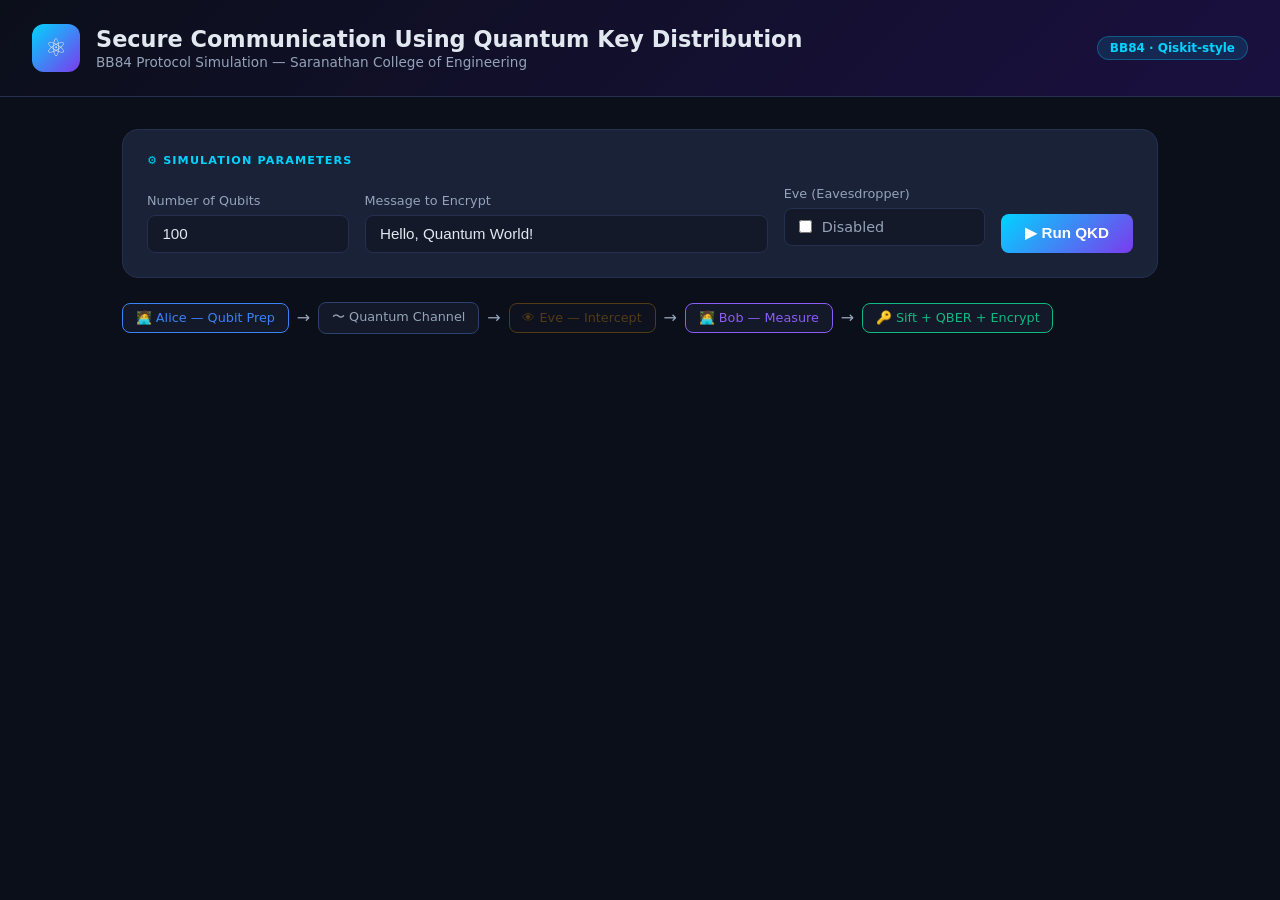
==== index.html @ b7c8930f "Add files via upload" ====
<!DOCTYPE html>
<html lang="en">
<head>
<meta charset="UTF-8">
<meta name="viewport" content="width=device-width, initial-scale=1.0">
<title>QKD Secure Communication — BB84 Protocol</title>
<style>
  /* ── Reset & Base ─────────────────────────────────────────── */
  *, *::before, *::after { box-sizing: border-box; margin: 0; padding: 0; }

  :root {
    --bg:       #0b0f1a;
    --surface:  #131929;
    --card:     #1a2238;
    --border:   #253050;
    --accent:   #00d4ff;
    --accent2:  #7c3aed;
    --green:    #10b981;
    --red:      #ef4444;
    --text:     #e2e8f0;
    --muted:    #94a3b8;
    --alice:    #3b82f6;
    --bob:      #8b5cf6;
    --eve:      #f59e0b;
  }

  body {
    font-family: 'Segoe UI', system-ui, sans-serif;
    background: var(--bg);
    color: var(--text);
    min-height: 100vh;
  }

  /* ── Header ────────────────────────────────────────────────── */
  header {
    background: linear-gradient(135deg, #0b0f1a 0%, #1a1040 100%);
    border-bottom: 1px solid var(--border);
    padding: 1.5rem 2rem;
    display: flex;
    align-items: center;
    gap: 1rem;
  }
  .logo {
    width: 48px; height: 48px;
    background: linear-gradient(135deg, var(--accent), var(--accent2));
    border-radius: 12px;
    display: flex; align-items: center; justify-content: center;
    font-size: 1.5rem;
  }
  header h1 { font-size: 1.4rem; font-weight: 700; }
  header p  { color: var(--muted); font-size: 0.85rem; margin-top: 2px; }
  .badge {
    margin-left: auto;
    background: rgba(0,212,255,.12);
    border: 1px solid rgba(0,212,255,.3);
    color: var(--accent);
    padding: .25rem .75rem;
    border-radius: 999px;
    font-size: .75rem;
    font-weight: 600;
  }

  /* ── Layout ────────────────────────────────────────────────── */
  .container { max-width: 1100px; margin: 0 auto; padding: 2rem; }

  /* ── Control Panel ─────────────────────────────────────────── */
  .panel {
    background: var(--card);
    border: 1px solid var(--border);
    border-radius: 16px;
    padding: 1.5rem;
    margin-bottom: 1.5rem;
  }
  .panel-title {
    font-size: .7rem;
    font-weight: 700;
    letter-spacing: .1em;
    text-transform: uppercase;
    color: var(--accent);
    margin-bottom: 1.2rem;
  }

  .controls {
    display: grid;
    grid-template-columns: 1fr 2fr 1fr auto;
    gap: 1rem;
    align-items: end;
  }
  @media(max-width:700px) { .controls { grid-template-columns: 1fr; } }

  label { display: block; font-size: .8rem; color: var(--muted); margin-bottom: .4rem; }

  input[type=number], input[type=text] {
    width: 100%;
    background: var(--surface);
    border: 1px solid var(--border);
    border-radius: 8px;
    padding: .6rem .9rem;
    color: var(--text);
    font-size: .95rem;
    outline: none;
    transition: border .2s;
  }
  input:focus { border-color: var(--accent); }

  .toggle-wrap {
    display: flex; align-items: center; gap: .6rem;
    background: var(--surface);
    border: 1px solid var(--border);
    border-radius: 8px;
    padding: .65rem .9rem;
    cursor: pointer;
    user-select: none;
  }
  .toggle-wrap input { width: auto; }
  .toggle-label { font-size: .9rem; }
  .eve-on  { color: var(--eve); }
  .eve-off { color: var(--muted); }

  .btn-run {
    background: linear-gradient(135deg, var(--accent), var(--accent2));
    border: none;
    border-radius: 8px;
    color: #fff;
    font-size: .95rem;
    font-weight: 700;
    padding: .65rem 1.5rem;
    cursor: pointer;
    white-space: nowrap;
    transition: opacity .2s, transform .1s;
  }
  .btn-run:hover:not(:disabled) { opacity: .9; transform: translateY(-1px); }
  .btn-run:disabled { opacity: .5; cursor: not-allowed; }

  /* ── Protocol flow ──────────────────────────────────────────── */
  .flow {
    display: flex;
    align-items: center;
    gap: .5rem;
    flex-wrap: wrap;
    margin-bottom: 1.5rem;
    font-size: .8rem;
  }
  .flow-step {
    background: var(--surface);
    border: 1px solid var(--border);
    border-radius: 8px;
    padding: .4rem .8rem;
    display: flex; align-items: center; gap: .4rem;
  }
  .flow-step.alice  { border-color: var(--alice); color: var(--alice); }
  .flow-step.channel{ border-color: #2d4070; color: var(--muted); }
  .flow-step.eve    { border-color: var(--eve); color: var(--eve); }
  .flow-step.bob    { border-color: var(--bob); color: var(--bob); }
  .flow-step.sift   { border-color: var(--green); color: var(--green); }
  .flow-arrow { color: var(--muted); font-size: 1rem; }

  /* ── Results Grid ───────────────────────────────────────────── */
  .results-grid {
    display: grid;
    grid-template-columns: repeat(auto-fit, minmax(220px, 1fr));
    gap: 1rem;
    margin-bottom: 1.5rem;
  }
  .stat-card {
    background: var(--card);
    border: 1px solid var(--border);
    border-radius: 12px;
    padding: 1.2rem 1.4rem;
  }
  .stat-label { font-size: .75rem; color: var(--muted); margin-bottom: .4rem; }
  .stat-value { font-size: 1.8rem; font-weight: 800; line-height: 1; }
  .stat-sub   { font-size: .75rem; color: var(--muted); margin-top: .3rem; }
  .green  { color: var(--green); }
  .red    { color: var(--red); }
  .accent { color: var(--accent); }
  .eve-c  { color: var(--eve); }

  /* ── Status banner ──────────────────────────────────────────── */
  .status-banner {
    border-radius: 10px;
    padding: .9rem 1.2rem;
    display: flex;
    align-items: center;
    gap: .8rem;
    font-weight: 600;
    font-size: .95rem;
    margin-bottom: 1.5rem;
  }
  .status-secure { background: rgba(16,185,129,.12); border: 1px solid rgba(16,185,129,.35); color: var(--green); }
  .status-abort  { background: rgba(239,68,68,.12);  border: 1px solid rgba(239,68,68,.35);  color: var(--red); }

  /* ── Key & Encryption ───────────────────────────────────────── */
  .mono {
    font-family: 'Consolas', 'Courier New', monospace;
    font-size: .8rem;
    background: var(--surface);
    border: 1px solid var(--border);
    border-radius: 6px;
    padding: .6rem .9rem;
    word-break: break-all;
    color: var(--accent);
    margin-top: .5rem;
  }

  /* ── Qubit table ────────────────────────────────────────────── */
  .table-wrap { overflow-x: auto; }
  table {
    width: 100%;
    border-collapse: collapse;
    font-size: .8rem;
  }
  th {
    background: var(--surface);
    color: var(--muted);
    font-weight: 600;
    font-size: .7rem;
    letter-spacing: .05em;
    text-transform: uppercase;
    padding: .5rem .8rem;
    text-align: center;
    border-bottom: 1px solid var(--border);
  }
  td {
    padding: .45rem .8rem;
    text-align: center;
    border-bottom: 1px solid rgba(37,48,80,.5);
  }
  .matched { background: rgba(16,185,129,.07); }
  .bit0 { color: var(--muted); }
  .bit1 { color: var(--accent); font-weight: 700; }
  .basis-plus { color: #60a5fa; }
  .basis-x    { color: #c084fc; }
  .match-yes  { color: var(--green); font-weight: 700; }
  .match-no   { color: var(--muted); }

  /* ── Loading ────────────────────────────────────────────────── */
  .loading {
    display: none;
    text-align: center;
    padding: 2rem;
    color: var(--muted);
  }
  .spinner {
    width: 36px; height: 36px;
    border: 3px solid var(--border);
    border-top-color: var(--accent);
    border-radius: 50%;
    animation: spin .8s linear infinite;
    margin: 0 auto 1rem;
  }
  @keyframes spin { to { transform: rotate(360deg); } }
  #results { display: none; }
</style>
</head>
<body>

<header>
  <div class="logo">⚛</div>
  <div>
    <h1>Secure Communication Using Quantum Key Distribution</h1>
    <p>BB84 Protocol Simulation — Saranathan College of Engineering</p>
  </div>
  <span class="badge">BB84 · Qiskit-style</span>
</header>

<div class="container">

  <!-- ── Control Panel ── -->
  <div class="panel">
    <div class="panel-title">⚙ Simulation Parameters</div>
    <div class="controls">
      <div>
        <label>Number of Qubits</label>
        <input type="number" id="numQubits" value="100" min="10" max="1000">
      </div>
      <div>
        <label>Message to Encrypt</label>
        <input type="text" id="message" value="Hello, Quantum World!">
      </div>
      <div>
        <label>Eve (Eavesdropper)</label>
        <label class="toggle-wrap">
          <input type="checkbox" id="eveEnabled">
          <span class="toggle-label eve-off" id="eveLabel">Disabled</span>
        </label>
      </div>
      <div>
        <label>&nbsp;</label>
        <button class="btn-run" id="runBtn" onclick="runQKD()">▶ Run QKD</button>
      </div>
    </div>
  </div>

  <!-- ── Protocol Flow ── -->
  <div class="flow">
    <div class="flow-step alice">🧑‍💻 Alice — Qubit Prep</div>
    <span class="flow-arrow">→</span>
    <div class="flow-step channel">〜 Quantum Channel</div>
    <span class="flow-arrow">→</span>
    <div class="flow-step eve" id="eveStep" style="opacity:.3;">👁 Eve — Intercept</div>
    <span class="flow-arrow">→</span>
    <div class="flow-step bob">🧑‍💻 Bob — Measure</div>
    <span class="flow-arrow">→</span>
    <div class="flow-step sift">🔑 Sift + QBER + Encrypt</div>
  </div>

  <!-- ── Loading ── -->
  <div class="loading" id="loading">
    <div class="spinner"></div>
    <p>Simulating quantum channel…</p>
  </div>

  <!-- ── Results ── -->
  <div id="results">

    <!-- Status Banner -->
    <div class="status-banner" id="statusBanner"></div>

    <!-- Stats Row -->
    <div class="results-grid">
      <div class="stat-card">
        <div class="stat-label">Qubits Transmitted</div>
        <div class="stat-value accent" id="statQubits">—</div>
      </div>
      <div class="stat-card">
        <div class="stat-label">Sifted Key Length</div>
        <div class="stat-value accent" id="statSift">—</div>
        <div class="stat-sub">bits after basis matching</div>
      </div>
      <div class="stat-card">
        <div class="stat-label">QBER</div>
        <div class="stat-value" id="statQBER">—</div>
        <div class="stat-sub">threshold: &lt; 11%</div>
      </div>
      <div class="stat-card">
        <div class="stat-label">Bit Errors</div>
        <div class="stat-value" id="statErrors">—</div>
        <div class="stat-sub" id="statErrorSub"></div>
      </div>
    </div>

    <!-- Key & Encryption -->
    <div class="panel" id="encPanel">
      <div class="panel-title">🔐 Key & Encrypted Message</div>
      <label>Shared Quantum Key (hex, SHA-256 derived from sifted bits)</label>
      <div class="mono" id="keyHex">—</div>
      <br>
      <label>Encrypted Ciphertext (XOR)</label>
      <div class="mono" id="encrypted">—</div>
      <br>
      <label>Decrypted Plaintext (Bob's side)</label>
      <div class="mono" style="color: var(--green);" id="decrypted">—</div>
    </div>

    <!-- Qubit Table -->
    <div class="panel">
      <div class="panel-title">📊 Qubit-by-Qubit Breakdown (first 20)</div>
      <div class="table-wrap">
        <table id="qubitTable">
          <thead>
            <tr>
              <th>#</th>
              <th>Alice Bit</th>
              <th>Alice Basis</th>
              <th>State</th>
              <th id="eveColHdr" style="display:none">Eve Basis</th>
              <th>Bob Basis</th>
              <th>Bob Bit</th>
              <th>Bases Match?</th>
              <th>Sifted</th>
            </tr>
          </thead>
          <tbody id="qubitBody"></tbody>
        </table>
      </div>
    </div>

  </div><!-- /results -->

</div><!-- /container -->

<script>
  const eveCheckbox = document.getElementById('eveEnabled');
  const eveLabel    = document.getElementById('eveLabel');
  const eveStep     = document.getElementById('eveStep');

  eveCheckbox.addEventListener('change', () => {
    if (eveCheckbox.checked) {
      eveLabel.textContent = 'Enabled';
      eveLabel.className   = 'toggle-label eve-on';
      eveStep.style.opacity = '1';
    } else {
      eveLabel.textContent = 'Disabled';
      eveLabel.className   = 'toggle-label eve-off';
      eveStep.style.opacity = '.3';
    }
  });

  async function runQKD() {
    const btn       = document.getElementById('runBtn');
    const loading   = document.getElementById('loading');
    const results   = document.getElementById('results');
    const eveEnabled = eveCheckbox.checked;

    btn.disabled = true;
    loading.style.display = 'block';
    results.style.display = 'none';

    try {
      const resp = await fetch('/api/run_qkd', {
        method: 'POST',
        headers: {'Content-Type': 'application/json'},
        body: JSON.stringify({
          num_qubits:  parseInt(document.getElementById('numQubits').value),
          message:     document.getElementById('message').value,
          eve_enabled: eveEnabled
        })
      });
      const d = await resp.json();
      if (d.error) { alert(d.error); return; }
      renderResults(d, eveEnabled);
    } catch(e) {
      alert('Request failed: ' + e);
    } finally {
      btn.disabled = false;
      loading.style.display = 'none';
    }
  }

  function renderResults(d, eveEnabled) {
    const results = document.getElementById('results');
    results.style.display = 'block';

    // Status banner
    const banner = document.getElementById('statusBanner');
    banner.className = 'status-banner ' + (d.secure ? 'status-secure' : 'status-abort');
    banner.innerHTML = (d.secure ? '✅' : '🚨') + ' ' + d.status;

    // Stats
    document.getElementById('statQubits').textContent = d.num_qubits;
    document.getElementById('statSift').textContent   = d.sift_count;
    const qberEl = document.getElementById('statQBER');
    qberEl.textContent  = d.qber_pct;
    qberEl.className    = 'stat-value ' + (d.secure ? 'green' : 'red');
    const errEl = document.getElementById('statErrors');
    errEl.textContent   = d.errors;
    errEl.className     = 'stat-value ' + (d.errors > 0 ? 'red' : 'green');
    document.getElementById('statErrorSub').textContent = `out of ${d.total} sifted bits`;

    // Key & encryption
    const encPanel = document.getElementById('encPanel');
    if (d.secure) {
      encPanel.style.display = 'block';
      document.getElementById('keyHex').textContent   = d.key_hex || '—';
      document.getElementById('encrypted').textContent = d.encrypted || '—';
      document.getElementById('decrypted').textContent = d.decrypted || '—';
    } else {
      encPanel.style.display = 'none';
    }

    // Eve column
    const eveColHdr = document.getElementById('eveColHdr');
    eveColHdr.style.display = eveEnabled ? '' : 'none';

    // Qubit table
    const tbody = document.getElementById('qubitBody');
    tbody.innerHTML = '';
    const n = d.alice_bits_preview.length;
    for (let i = 0; i < n; i++) {
      const aBit   = d.alice_bits_preview[i];
      const aBasis = d.alice_bases_preview[i];
      const aState = d.alice_states_preview[i];
      const bBasis = d.bob_bases_preview[i];
      const bBit   = d.bob_bits_preview[i];
      const match  = aBasis === bBasis;
      const eve    = d.eve_bases_preview[i] || '—';

      const tr = document.createElement('tr');
      if (match) tr.className = 'matched';
      tr.innerHTML = `
        <td>${i+1}</td>
        <td class="${aBit?'bit1':'bit0'}">${aBit}</td>
        <td class="${aBasis==='+'?'basis-plus':'basis-x'}">${aBasis}</td>
        <td>${aState}</td>
        ${eveEnabled ? `<td class="eve-c">${eve}</td>` : ''}
        <td class="${bBasis==='+'?'basis-plus':'basis-x'}">${bBasis}</td>
        <td class="${bBit?'bit1':'bit0'}">${bBit}</td>
        <td class="${match?'match-yes':'match-no'}">${match?'✓ Yes':'✗ No'}</td>
        <td>${match ? `<span class="${aBit===bBit?'green':'red'}">${aBit===bBit?'OK':'ERR'}</span>` : '—'}</td>
      `;
      tbody.appendChild(tr);
    }
  }
</script>
</body>
</html>
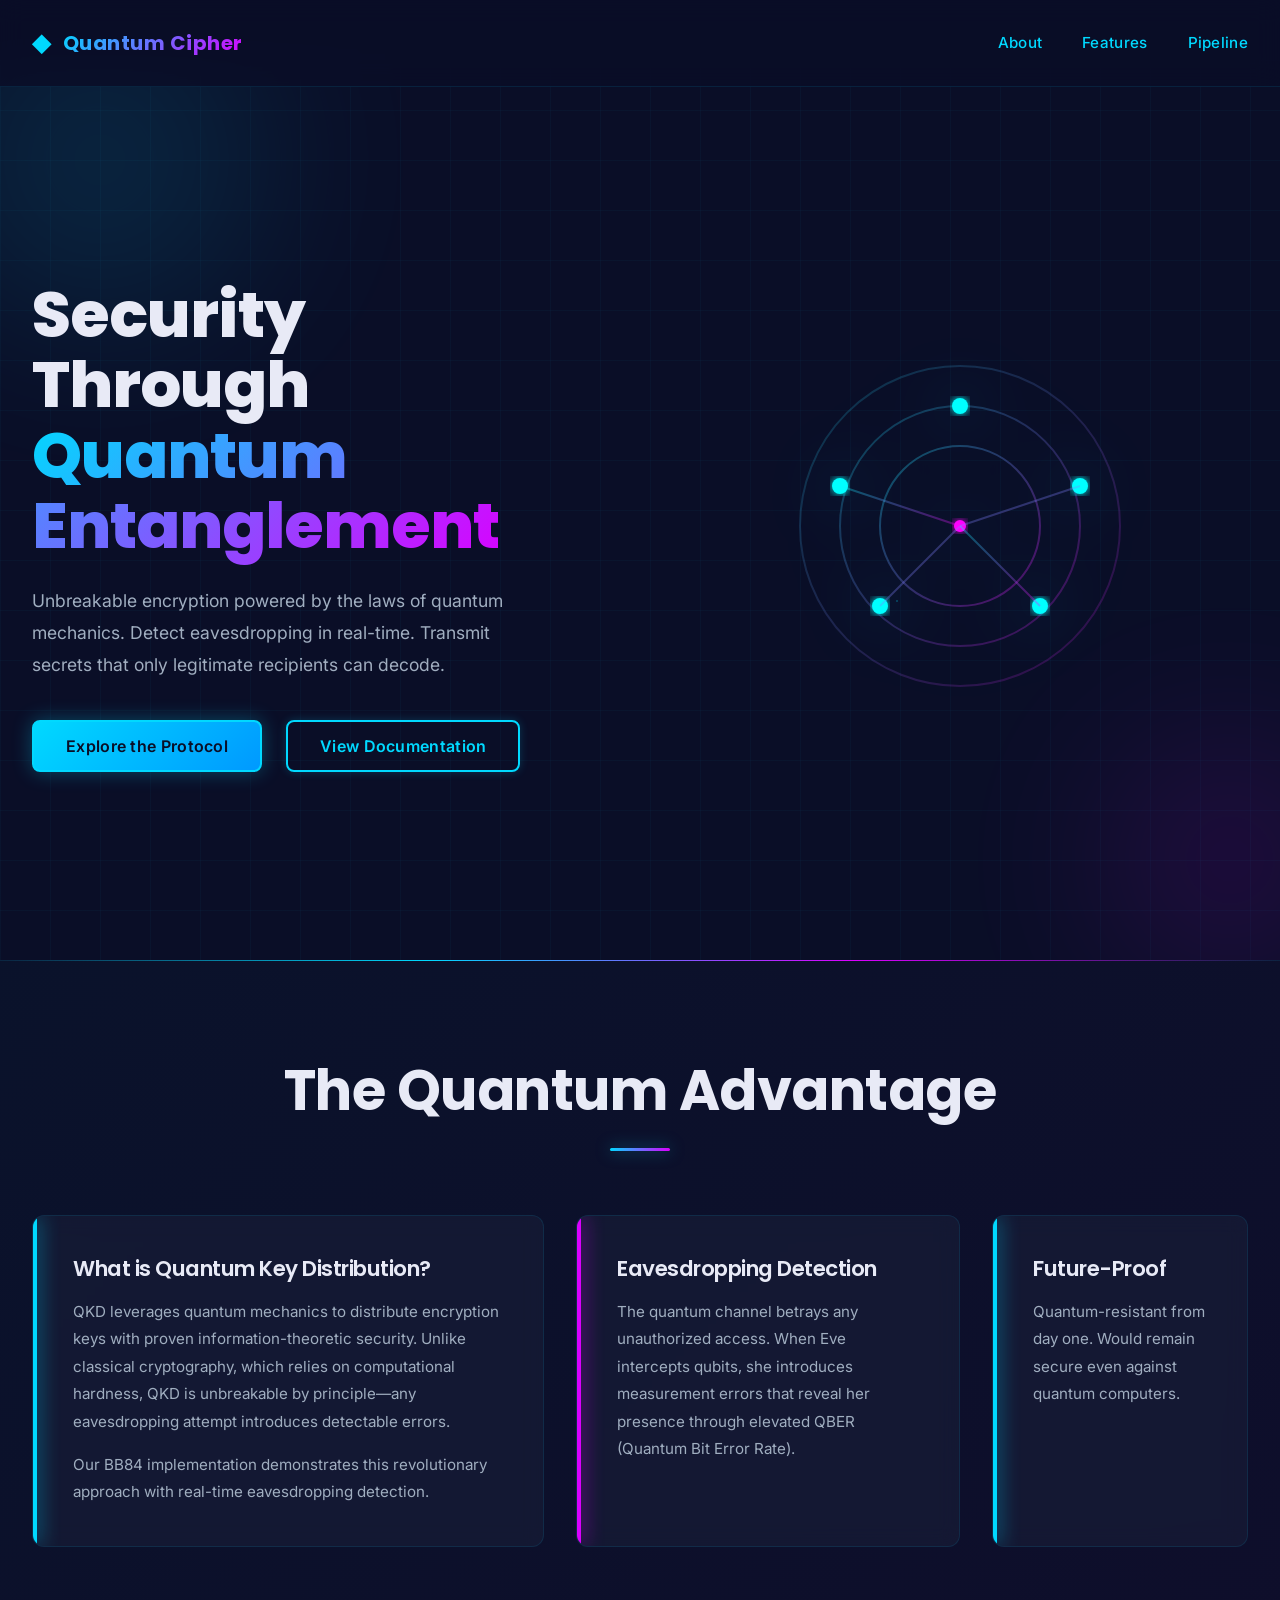
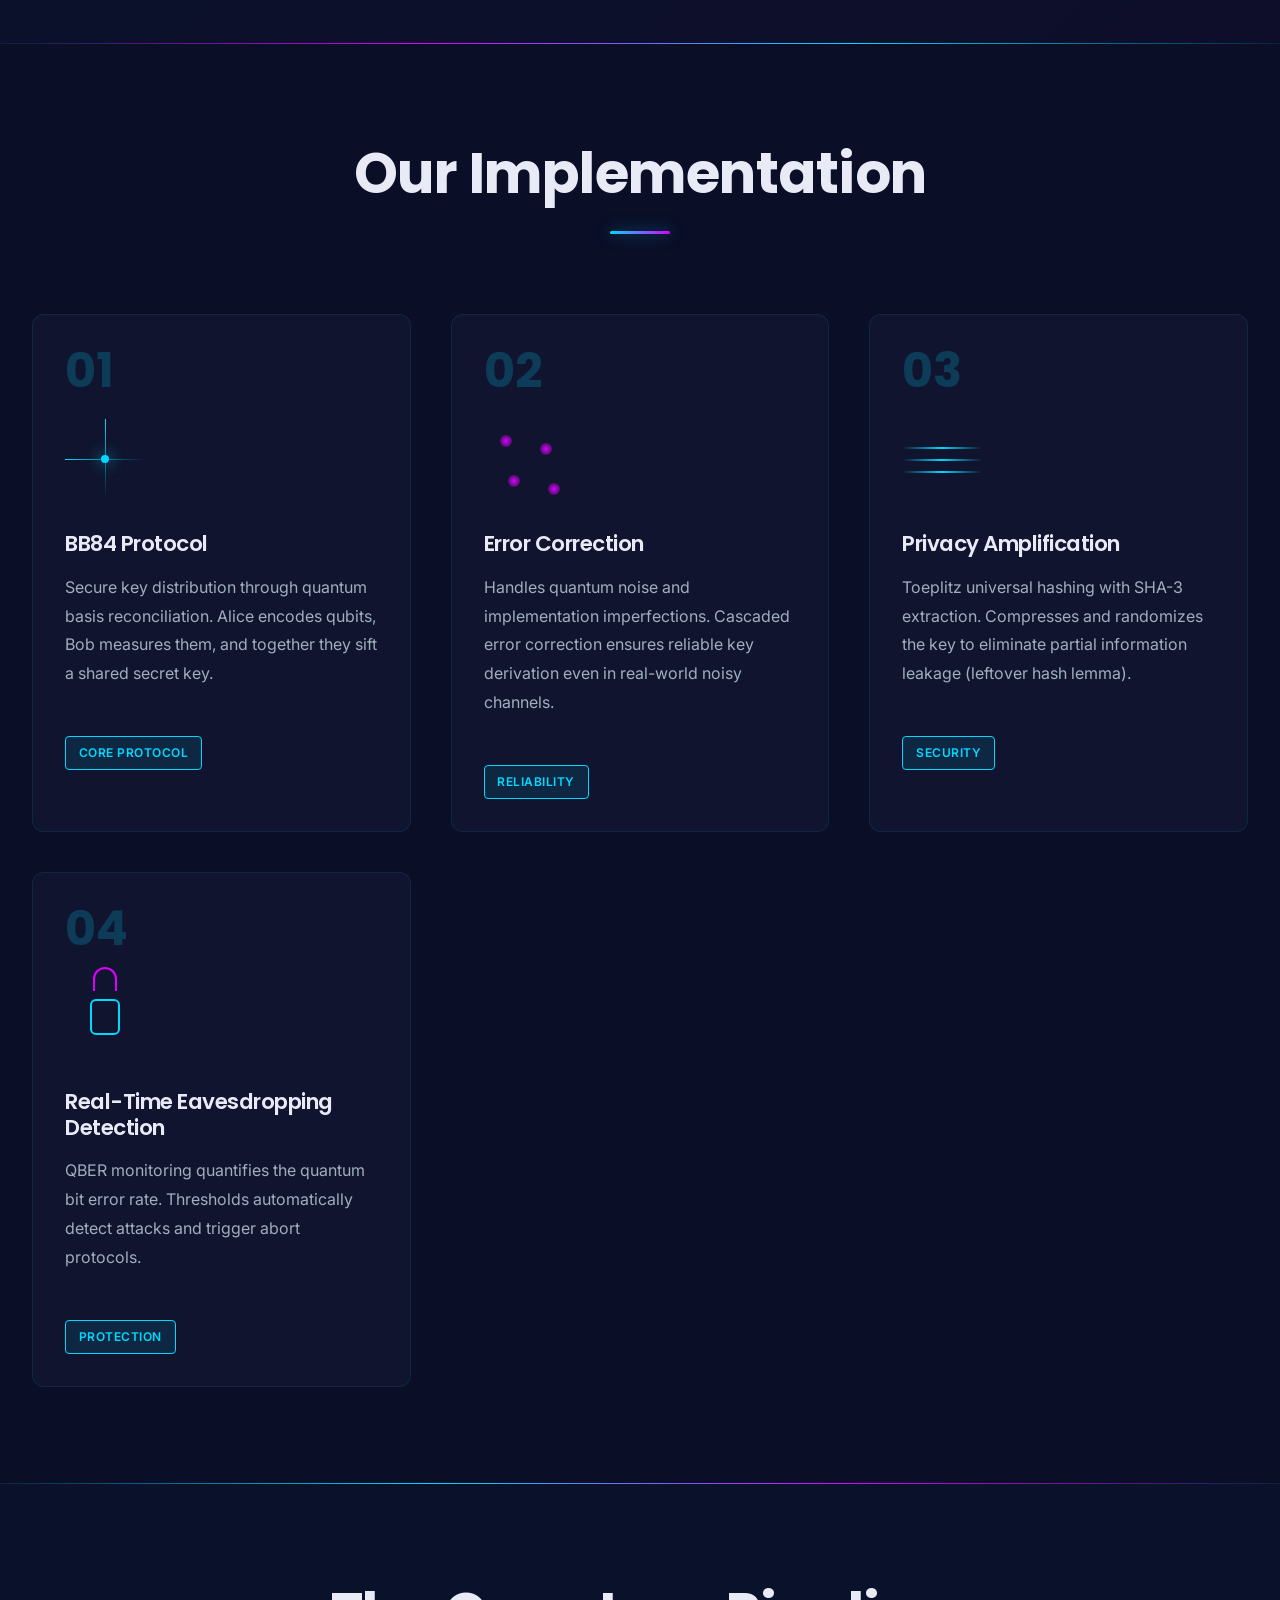
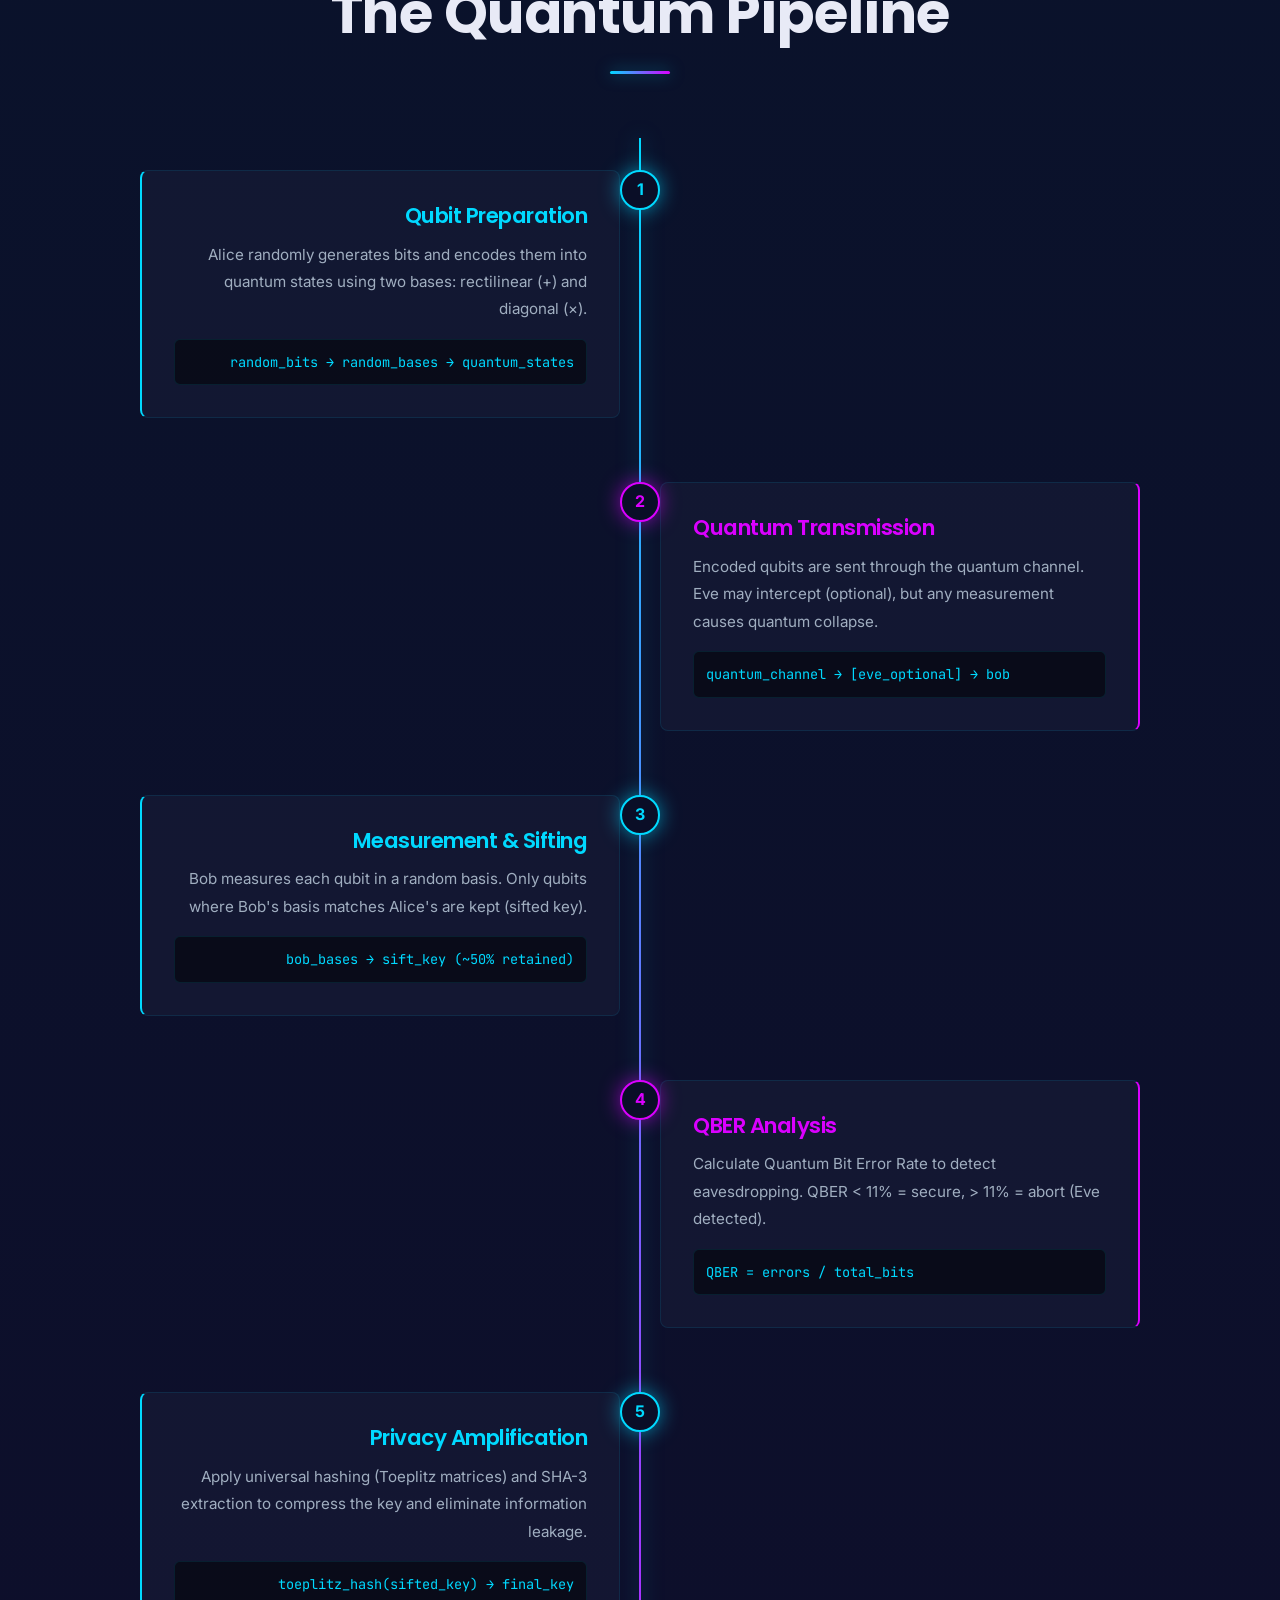
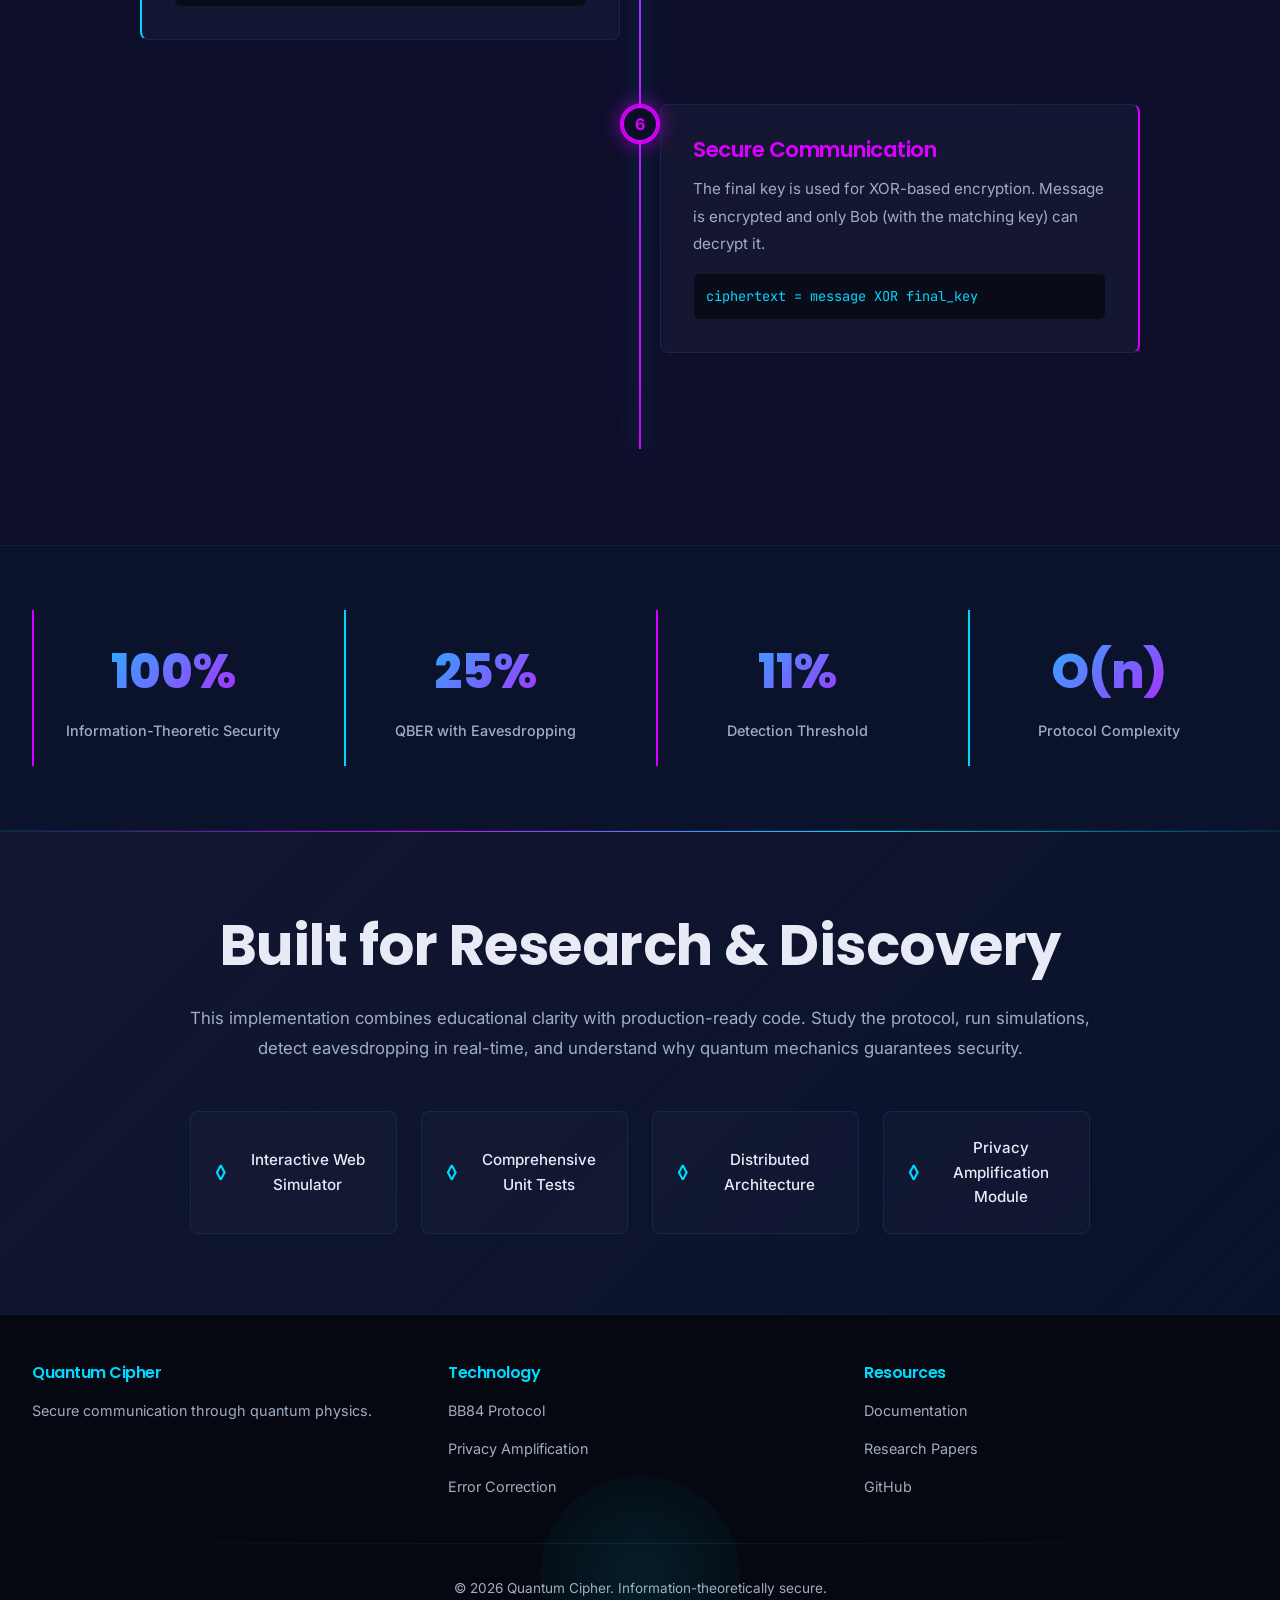
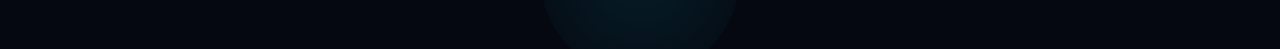
==== commit 7c465b2f: "Your commit message here" ====
--- a/index.html
+++ b/index.html
@@ -1,497 +1,362 @@
 <!DOCTYPE html>
 <html lang="en">
 <head>
-<meta charset="UTF-8">
-<meta name="viewport" content="width=device-width, initial-scale=1.0">
-<title>QKD Secure Communication — BB84 Protocol</title>
-<style>
-  /* ── Reset & Base ─────────────────────────────────────────── */
-  *, *::before, *::after { box-sizing: border-box; margin: 0; padding: 0; }
-
-  :root {
-    --bg:       #0b0f1a;
-    --surface:  #131929;
-    --card:     #1a2238;
-    --border:   #253050;
-    --accent:   #00d4ff;
-    --accent2:  #7c3aed;
-    --green:    #10b981;
-    --red:      #ef4444;
-    --text:     #e2e8f0;
-    --muted:    #94a3b8;
-    --alice:    #3b82f6;
-    --bob:      #8b5cf6;
-    --eve:      #f59e0b;
-  }
-
-  body {
-    font-family: 'Segoe UI', system-ui, sans-serif;
-    background: var(--bg);
-    color: var(--text);
-    min-height: 100vh;
-  }
-
-  /* ── Header ────────────────────────────────────────────────── */
-  header {
-    background: linear-gradient(135deg, #0b0f1a 0%, #1a1040 100%);
-    border-bottom: 1px solid var(--border);
-    padding: 1.5rem 2rem;
-    display: flex;
-    align-items: center;
-    gap: 1rem;
-  }
-  .logo {
-    width: 48px; height: 48px;
-    background: linear-gradient(135deg, var(--accent), var(--accent2));
-    border-radius: 12px;
-    display: flex; align-items: center; justify-content: center;
-    font-size: 1.5rem;
-  }
-  header h1 { font-size: 1.4rem; font-weight: 700; }
-  header p  { color: var(--muted); font-size: 0.85rem; margin-top: 2px; }
-  .badge {
-    margin-left: auto;
-    background: rgba(0,212,255,.12);
-    border: 1px solid rgba(0,212,255,.3);
-    color: var(--accent);
-    padding: .25rem .75rem;
-    border-radius: 999px;
-    font-size: .75rem;
-    font-weight: 600;
-  }
-
-  /* ── Layout ────────────────────────────────────────────────── */
-  .container { max-width: 1100px; margin: 0 auto; padding: 2rem; }
-
-  /* ── Control Panel ─────────────────────────────────────────── */
-  .panel {
-    background: var(--card);
-    border: 1px solid var(--border);
-    border-radius: 16px;
-    padding: 1.5rem;
-    margin-bottom: 1.5rem;
-  }
-  .panel-title {
-    font-size: .7rem;
-    font-weight: 700;
-    letter-spacing: .1em;
-    text-transform: uppercase;
-    color: var(--accent);
-    margin-bottom: 1.2rem;
-  }
-
-  .controls {
-    display: grid;
-    grid-template-columns: 1fr 2fr 1fr auto;
-    gap: 1rem;
-    align-items: end;
-  }
-  @media(max-width:700px) { .controls { grid-template-columns: 1fr; } }
-
-  label { display: block; font-size: .8rem; color: var(--muted); margin-bottom: .4rem; }
-
-  input[type=number], input[type=text] {
-    width: 100%;
-    background: var(--surface);
-    border: 1px solid var(--border);
-    border-radius: 8px;
-    padding: .6rem .9rem;
-    color: var(--text);
-    font-size: .95rem;
-    outline: none;
-    transition: border .2s;
-  }
-  input:focus { border-color: var(--accent); }
-
-  .toggle-wrap {
-    display: flex; align-items: center; gap: .6rem;
-    background: var(--surface);
-    border: 1px solid var(--border);
-    border-radius: 8px;
-    padding: .65rem .9rem;
-    cursor: pointer;
-    user-select: none;
-  }
-  .toggle-wrap input { width: auto; }
-  .toggle-label { font-size: .9rem; }
-  .eve-on  { color: var(--eve); }
-  .eve-off { color: var(--muted); }
-
-  .btn-run {
-    background: linear-gradient(135deg, var(--accent), var(--accent2));
-    border: none;
-    border-radius: 8px;
-    color: #fff;
-    font-size: .95rem;
-    font-weight: 700;
-    padding: .65rem 1.5rem;
-    cursor: pointer;
-    white-space: nowrap;
-    transition: opacity .2s, transform .1s;
-  }
-  .btn-run:hover:not(:disabled) { opacity: .9; transform: translateY(-1px); }
-  .btn-run:disabled { opacity: .5; cursor: not-allowed; }
-
-  /* ── Protocol flow ──────────────────────────────────────────── */
-  .flow {
-    display: flex;
-    align-items: center;
-    gap: .5rem;
-    flex-wrap: wrap;
-    margin-bottom: 1.5rem;
-    font-size: .8rem;
-  }
-  .flow-step {
-    background: var(--surface);
-    border: 1px solid var(--border);
-    border-radius: 8px;
-    padding: .4rem .8rem;
-    display: flex; align-items: center; gap: .4rem;
-  }
-  .flow-step.alice  { border-color: var(--alice); color: var(--alice); }
-  .flow-step.channel{ border-color: #2d4070; color: var(--muted); }
-  .flow-step.eve    { border-color: var(--eve); color: var(--eve); }
-  .flow-step.bob    { border-color: var(--bob); color: var(--bob); }
-  .flow-step.sift   { border-color: var(--green); color: var(--green); }
-  .flow-arrow { color: var(--muted); font-size: 1rem; }
-
-  /* ── Results Grid ───────────────────────────────────────────── */
-  .results-grid {
-    display: grid;
-    grid-template-columns: repeat(auto-fit, minmax(220px, 1fr));
-    gap: 1rem;
-    margin-bottom: 1.5rem;
-  }
-  .stat-card {
-    background: var(--card);
-    border: 1px solid var(--border);
-    border-radius: 12px;
-    padding: 1.2rem 1.4rem;
-  }
-  .stat-label { font-size: .75rem; color: var(--muted); margin-bottom: .4rem; }
-  .stat-value { font-size: 1.8rem; font-weight: 800; line-height: 1; }
-  .stat-sub   { font-size: .75rem; color: var(--muted); margin-top: .3rem; }
-  .green  { color: var(--green); }
-  .red    { color: var(--red); }
-  .accent { color: var(--accent); }
-  .eve-c  { color: var(--eve); }
-
-  /* ── Status banner ──────────────────────────────────────────── */
-  .status-banner {
-    border-radius: 10px;
-    padding: .9rem 1.2rem;
-    display: flex;
-    align-items: center;
-    gap: .8rem;
-    font-weight: 600;
-    font-size: .95rem;
-    margin-bottom: 1.5rem;
-  }
-  .status-secure { background: rgba(16,185,129,.12); border: 1px solid rgba(16,185,129,.35); color: var(--green); }
-  .status-abort  { background: rgba(239,68,68,.12);  border: 1px solid rgba(239,68,68,.35);  color: var(--red); }
-
-  /* ── Key & Encryption ───────────────────────────────────────── */
-  .mono {
-    font-family: 'Consolas', 'Courier New', monospace;
-    font-size: .8rem;
-    background: var(--surface);
-    border: 1px solid var(--border);
-    border-radius: 6px;
-    padding: .6rem .9rem;
-    word-break: break-all;
-    color: var(--accent);
-    margin-top: .5rem;
-  }
-
-  /* ── Qubit table ────────────────────────────────────────────── */
-  .table-wrap { overflow-x: auto; }
-  table {
-    width: 100%;
-    border-collapse: collapse;
-    font-size: .8rem;
-  }
-  th {
-    background: var(--surface);
-    color: var(--muted);
-    font-weight: 600;
-    font-size: .7rem;
-    letter-spacing: .05em;
-    text-transform: uppercase;
-    padding: .5rem .8rem;
-    text-align: center;
-    border-bottom: 1px solid var(--border);
-  }
-  td {
-    padding: .45rem .8rem;
-    text-align: center;
-    border-bottom: 1px solid rgba(37,48,80,.5);
-  }
-  .matched { background: rgba(16,185,129,.07); }
-  .bit0 { color: var(--muted); }
-  .bit1 { color: var(--accent); font-weight: 700; }
-  .basis-plus { color: #60a5fa; }
-  .basis-x    { color: #c084fc; }
-  .match-yes  { color: var(--green); font-weight: 700; }
-  .match-no   { color: var(--muted); }
-
-  /* ── Loading ────────────────────────────────────────────────── */
-  .loading {
-    display: none;
-    text-align: center;
-    padding: 2rem;
-    color: var(--muted);
-  }
-  .spinner {
-    width: 36px; height: 36px;
-    border: 3px solid var(--border);
-    border-top-color: var(--accent);
-    border-radius: 50%;
-    animation: spin .8s linear infinite;
-    margin: 0 auto 1rem;
-  }
-  @keyframes spin { to { transform: rotate(360deg); } }
-  #results { display: none; }
-</style>
+    <meta charset="UTF-8">
+    <meta name="viewport" content="width=device-width, initial-scale=1.0">
+    <title>Quantum Cipher - Secure Communication Through Quantum Physics</title>
+    <link href="https://fonts.googleapis.com/css2?family=Inter:wght@300;400;500;600;700&family=JetBrains+Mono:wght@400;600&family=Poppins:wght@600;700;800&display=swap" rel="stylesheet">
+    <link rel="stylesheet" href="styles.css">
 </head>
 <body>
-
-<header>
-  <div class="logo">⚛</div>
-  <div>
-    <h1>Secure Communication Using Quantum Key Distribution</h1>
-    <p>BB84 Protocol Simulation — Saranathan College of Engineering</p>
-  </div>
-  <span class="badge">BB84 · Qiskit-style</span>
-</header>
-
-<div class="container">
-
-  <!-- ── Control Panel ── -->
-  <div class="panel">
-    <div class="panel-title">⚙ Simulation Parameters</div>
-    <div class="controls">
-      <div>
-        <label>Number of Qubits</label>
-        <input type="number" id="numQubits" value="100" min="10" max="1000">
-      </div>
-      <div>
-        <label>Message to Encrypt</label>
-        <input type="text" id="message" value="Hello, Quantum World!">
-      </div>
-      <div>
-        <label>Eve (Eavesdropper)</label>
-        <label class="toggle-wrap">
-          <input type="checkbox" id="eveEnabled">
-          <span class="toggle-label eve-off" id="eveLabel">Disabled</span>
-        </label>
-      </div>
-      <div>
-        <label>&nbsp;</label>
-        <button class="btn-run" id="runBtn" onclick="runQKD()">▶ Run QKD</button>
-      </div>
-    </div>
-  </div>
-
-  <!-- ── Protocol Flow ── -->
-  <div class="flow">
-    <div class="flow-step alice">🧑‍💻 Alice — Qubit Prep</div>
-    <span class="flow-arrow">→</span>
-    <div class="flow-step channel">〜 Quantum Channel</div>
-    <span class="flow-arrow">→</span>
-    <div class="flow-step eve" id="eveStep" style="opacity:.3;">👁 Eve — Intercept</div>
-    <span class="flow-arrow">→</span>
-    <div class="flow-step bob">🧑‍💻 Bob — Measure</div>
-    <span class="flow-arrow">→</span>
-    <div class="flow-step sift">🔑 Sift + QBER + Encrypt</div>
-  </div>
-
-  <!-- ── Loading ── -->
-  <div class="loading" id="loading">
-    <div class="spinner"></div>
-    <p>Simulating quantum channel…</p>
-  </div>
-
-  <!-- ── Results ── -->
-  <div id="results">
-
-    <!-- Status Banner -->
-    <div class="status-banner" id="statusBanner"></div>
-
-    <!-- Stats Row -->
-    <div class="results-grid">
-      <div class="stat-card">
-        <div class="stat-label">Qubits Transmitted</div>
-        <div class="stat-value accent" id="statQubits">—</div>
-      </div>
-      <div class="stat-card">
-        <div class="stat-label">Sifted Key Length</div>
-        <div class="stat-value accent" id="statSift">—</div>
-        <div class="stat-sub">bits after basis matching</div>
-      </div>
-      <div class="stat-card">
-        <div class="stat-label">QBER</div>
-        <div class="stat-value" id="statQBER">—</div>
-        <div class="stat-sub">threshold: &lt; 11%</div>
-      </div>
-      <div class="stat-card">
-        <div class="stat-label">Bit Errors</div>
-        <div class="stat-value" id="statErrors">—</div>
-        <div class="stat-sub" id="statErrorSub"></div>
-      </div>
-    </div>
-
-    <!-- Key & Encryption -->
-    <div class="panel" id="encPanel">
-      <div class="panel-title">🔐 Key & Encrypted Message</div>
-      <label>Shared Quantum Key (hex, SHA-256 derived from sifted bits)</label>
-      <div class="mono" id="keyHex">—</div>
-      <br>
-      <label>Encrypted Ciphertext (XOR)</label>
-      <div class="mono" id="encrypted">—</div>
-      <br>
-      <label>Decrypted Plaintext (Bob's side)</label>
-      <div class="mono" style="color: var(--green);" id="decrypted">—</div>
-    </div>
-
-    <!-- Qubit Table -->
-    <div class="panel">
-      <div class="panel-title">📊 Qubit-by-Qubit Breakdown (first 20)</div>
-      <div class="table-wrap">
-        <table id="qubitTable">
-          <thead>
-            <tr>
-              <th>#</th>
-              <th>Alice Bit</th>
-              <th>Alice Basis</th>
-              <th>State</th>
-              <th id="eveColHdr" style="display:none">Eve Basis</th>
-              <th>Bob Basis</th>
-              <th>Bob Bit</th>
-              <th>Bases Match?</th>
-              <th>Sifted</th>
-            </tr>
-          </thead>
-          <tbody id="qubitBody"></tbody>
-        </table>
-      </div>
-    </div>
-
-  </div><!-- /results -->
-
-</div><!-- /container -->
-
-<script>
-  const eveCheckbox = document.getElementById('eveEnabled');
-  const eveLabel    = document.getElementById('eveLabel');
-  const eveStep     = document.getElementById('eveStep');
-
-  eveCheckbox.addEventListener('change', () => {
-    if (eveCheckbox.checked) {
-      eveLabel.textContent = 'Enabled';
-      eveLabel.className   = 'toggle-label eve-on';
-      eveStep.style.opacity = '1';
-    } else {
-      eveLabel.textContent = 'Disabled';
-      eveLabel.className   = 'toggle-label eve-off';
-      eveStep.style.opacity = '.3';
-    }
-  });
-
-  async function runQKD() {
-    const btn       = document.getElementById('runBtn');
-    const loading   = document.getElementById('loading');
-    const results   = document.getElementById('results');
-    const eveEnabled = eveCheckbox.checked;
-
-    btn.disabled = true;
-    loading.style.display = 'block';
-    results.style.display = 'none';
-
-    try {
-      const resp = await fetch('/api/run_qkd', {
-        method: 'POST',
-        headers: {'Content-Type': 'application/json'},
-        body: JSON.stringify({
-          num_qubits:  parseInt(document.getElementById('numQubits').value),
-          message:     document.getElementById('message').value,
-          eve_enabled: eveEnabled
-        })
-      });
-      const d = await resp.json();
-      if (d.error) { alert(d.error); return; }
-      renderResults(d, eveEnabled);
-    } catch(e) {
-      alert('Request failed: ' + e);
-    } finally {
-      btn.disabled = false;
-      loading.style.display = 'none';
-    }
-  }
-
-  function renderResults(d, eveEnabled) {
-    const results = document.getElementById('results');
-    results.style.display = 'block';
-
-    // Status banner
-    const banner = document.getElementById('statusBanner');
-    banner.className = 'status-banner ' + (d.secure ? 'status-secure' : 'status-abort');
-    banner.innerHTML = (d.secure ? '✅' : '🚨') + ' ' + d.status;
-
-    // Stats
-    document.getElementById('statQubits').textContent = d.num_qubits;
-    document.getElementById('statSift').textContent   = d.sift_count;
-    const qberEl = document.getElementById('statQBER');
-    qberEl.textContent  = d.qber_pct;
-    qberEl.className    = 'stat-value ' + (d.secure ? 'green' : 'red');
-    const errEl = document.getElementById('statErrors');
-    errEl.textContent   = d.errors;
-    errEl.className     = 'stat-value ' + (d.errors > 0 ? 'red' : 'green');
-    document.getElementById('statErrorSub').textContent = `out of ${d.total} sifted bits`;
-
-    // Key & encryption
-    const encPanel = document.getElementById('encPanel');
-    if (d.secure) {
-      encPanel.style.display = 'block';
-      document.getElementById('keyHex').textContent   = d.key_hex || '—';
-      document.getElementById('encrypted').textContent = d.encrypted || '—';
-      document.getElementById('decrypted').textContent = d.decrypted || '—';
-    } else {
-      encPanel.style.display = 'none';
-    }
-
-    // Eve column
-    const eveColHdr = document.getElementById('eveColHdr');
-    eveColHdr.style.display = eveEnabled ? '' : 'none';
-
-    // Qubit table
-    const tbody = document.getElementById('qubitBody');
-    tbody.innerHTML = '';
-    const n = d.alice_bits_preview.length;
-    for (let i = 0; i < n; i++) {
-      const aBit   = d.alice_bits_preview[i];
-      const aBasis = d.alice_bases_preview[i];
-      const aState = d.alice_states_preview[i];
-      const bBasis = d.bob_bases_preview[i];
-      const bBit   = d.bob_bits_preview[i];
-      const match  = aBasis === bBasis;
-      const eve    = d.eve_bases_preview[i] || '—';
-
-      const tr = document.createElement('tr');
-      if (match) tr.className = 'matched';
-      tr.innerHTML = `
-        <td>${i+1}</td>
-        <td class="${aBit?'bit1':'bit0'}">${aBit}</td>
-        <td class="${aBasis==='+'?'basis-plus':'basis-x'}">${aBasis}</td>
-        <td>${aState}</td>
-        ${eveEnabled ? `<td class="eve-c">${eve}</td>` : ''}
-        <td class="${bBasis==='+'?'basis-plus':'basis-x'}">${bBasis}</td>
-        <td class="${bBit?'bit1':'bit0'}">${bBit}</td>
-        <td class="${match?'match-yes':'match-no'}">${match?'✓ Yes':'✗ No'}</td>
-        <td>${match ? `<span class="${aBit===bBit?'green':'red'}">${aBit===bBit?'OK':'ERR'}</span>` : '—'}</td>
-      `;
-      tbody.appendChild(tr);
-    }
-  }
-</script>
+    <!-- Navigation -->
+    <nav class="navbar">
+        <div class="nav-container">
+            <div class="nav-brand">
+                <span class="brand-accent">◆</span>
+                <span class="brand-text">Quantum Cipher</span>
+            </div>
+            <ul class="nav-links">
+                <li><a href="#about">About</a></li>
+                <li><a href="#features">Features</a></li>
+                <li><a href="#workflow">Pipeline</a></li>
+            </ul>
+        </div>
+    </nav>
+
+    <!-- Hero Section -->
+    <section class="hero">
+        <div class="hero-background">
+            <div class="quantum-grid"></div>
+            <div class="particle-field"></div>
+            <div class="glow-orb orb-1"></div>
+            <div class="glow-orb orb-2"></div>
+        </div>
+        
+        <div class="hero-content">
+            <div class="hero-text">
+                <h1 class="hero-title">Security Through <span class="quantum-text">Quantum Entanglement</span></h1>
+                <p class="hero-subtitle">Unbreakable encryption powered by the laws of quantum mechanics. Detect eavesdropping in real-time. Transmit secrets that only legitimate recipients can decode.</p>
+                <div class="hero-cta">
+                    <button class="btn btn-primary">Explore the Protocol</button>
+                    <button class="btn btn-secondary">View Documentation</button>
+                </div>
+            </div>
+            
+            <div class="hero-visual">
+                <svg viewBox="0 0 200 200" class="quantum-visual">
+                    <defs>
+                        <filter id="glow">
+                            <feGaussianBlur stdDeviation="2" result="coloredBlur"/>
+                            <feMerge>
+                                <feMergeNode in="coloredBlur"/>
+                                <feMergeNode in="SourceGraphic"/>
+                            </feMerge>
+                        </filter>
+                    </defs>
+                    
+                    <!-- Entangled particles -->
+                    <circle cx="100" cy="100" r="80" fill="none" stroke="url(#ring-gradient)" stroke-width="1" opacity="0.3"/>
+                    <circle cx="100" cy="100" r="60" fill="none" stroke="url(#ring-gradient)" stroke-width="1" opacity="0.4"/>
+                    <circle cx="100" cy="100" r="40" fill="none" stroke="url(#ring-gradient)" stroke-width="1" opacity="0.5"/>
+                    
+                    <!-- Particle positions -->
+                    <circle cx="100" cy="40" r="4" fill="#00ffff" filter="url(#glow)" class="particle particle-1"/>
+                    <circle cx="160" cy="80" r="4" fill="#00ffff" filter="url(#glow)" class="particle particle-2"/>
+                    <circle cx="140" cy="140" r="4" fill="#00ffff" filter="url(#glow)" class="particle particle-3"/>
+                    <circle cx="60" cy="140" r="4" fill="#00ffff" filter="url(#glow)" class="particle particle-4"/>
+                    <circle cx="40" cy="80" r="4" fill="#00ffff" filter="url(#glow)" class="particle particle-5"/>
+                    <circle cx="100" cy="100" r="3" fill="#ff00ff" filter="url(#glow)" class="particle center-particle"/>
+                    
+                    <!-- Connection lines -->
+                    <line x1="100" y1="40" x2="100" y2="100" stroke="url(#line-gradient)" stroke-width="1" opacity="0.4" class="connection-line"/>
+                    <line x1="160" y1="80" x2="100" y2="100" stroke="url(#line-gradient)" stroke-width="1" opacity="0.4" class="connection-line"/>
+                    <line x1="140" y1="140" x2="100" y2="100" stroke="url(#line-gradient)" stroke-width="1" opacity="0.4" class="connection-line"/>
+                    <line x1="60" y1="140" x2="100" y2="100" stroke="url(#line-gradient)" stroke-width="1" opacity="0.4" class="connection-line"/>
+                    <line x1="40" y1="80" x2="100" y2="100" stroke="url(#line-gradient)" stroke-width="1" opacity="0.4" class="connection-line"/>
+                    
+                    <defs>
+                        <linearGradient id="ring-gradient" x1="0%" y1="0%" x2="100%" y2="100%">
+                            <stop offset="0%" style="stop-color:#00ffff;stop-opacity:0.6" />
+                            <stop offset="100%" style="stop-color:#ff00ff;stop-opacity:0.6" />
+                        </linearGradient>
+                        <linearGradient id="line-gradient" x1="0%" y1="0%" x2="100%" y2="100%">
+                            <stop offset="0%" style="stop-color:#00ffff;stop-opacity:0.8" />
+                            <stop offset="100%" style="stop-color:#ff00ff;stop-opacity:0.8" />
+                        </linearGradient>
+                    </defs>
+                </svg>
+            </div>
+        </div>
+    </section>
+
+    <!-- About Section -->
+    <section class="about" id="about">
+        <div class="section-header">
+            <h2>The Quantum Advantage</h2>
+            <div class="header-underline"></div>
+        </div>
+        
+        <div class="about-grid">
+            <article class="about-card card-large">
+                <div class="card-accent accent-cyan"></div>
+                <h3>What is Quantum Key Distribution?</h3>
+                <p>QKD leverages quantum mechanics to distribute encryption keys with proven information-theoretic security. Unlike classical cryptography, which relies on computational hardness, QKD is unbreakable by principle—any eavesdropping attempt introduces detectable errors.</p>
+                <p>Our BB84 implementation demonstrates this revolutionary approach with real-time eavesdropping detection.</p>
+            </article>
+            
+            <article class="about-card card-medium">
+                <div class="card-accent accent-violet"></div>
+                <h3>Eavesdropping Detection</h3>
+                <p>The quantum channel betrays any unauthorized access. When Eve intercepts qubits, she introduces measurement errors that reveal her presence through elevated QBER (Quantum Bit Error Rate).</p>
+            </article>
+            
+            <article class="about-card card-small">
+                <div class="card-accent accent-cyan"></div>
+                <h3>Future-Proof</h3>
+                <p>Quantum-resistant from day one. Would remain secure even against quantum computers.</p>
+            </article>
+        </div>
+    </section>
+
+    <!-- Features Section -->
+    <section class="features" id="features">
+        <div class="section-header">
+            <h2>Our Implementation</h2>
+            <div class="header-underline"></div>
+        </div>
+        
+        <div class="features-container">
+            <!-- Feature 1 -->
+            <article class="feature feature-1">
+                <div class="feature-number">01</div>
+                <div class="feature-visual">
+                    <div class="quantum-circuit">
+                        <div class="circuit-line circuit-h"></div>
+                        <div class="circuit-line circuit-v"></div>
+                        <div class="circuit-node"></div>
+                    </div>
+                </div>
+                <h3>BB84 Protocol</h3>
+                <p>Secure key distribution through quantum basis reconciliation. Alice encodes qubits, Bob measures them, and together they sift a shared secret key.</p>
+                <div class="feature-tag">Core Protocol</div>
+            </article>
+            
+            <!-- Feature 2 -->
+            <article class="feature feature-2">
+                <div class="feature-number">02</div>
+                <div class="feature-visual">
+                    <div class="error-animation">
+                        <div class="error-particle"></div>
+                        <div class="error-particle"></div>
+                        <div class="error-particle"></div>
+                        <div class="error-particle"></div>
+                    </div>
+                </div>
+                <h3>Error Correction</h3>
+                <p>Handles quantum noise and implementation imperfections. Cascaded error correction ensures reliable key derivation even in real-world noisy channels.</p>
+                <div class="feature-tag">Reliability</div>
+            </article>
+            
+            <!-- Feature 3 -->
+            <article class="feature feature-3">
+                <div class="feature-number">03</div>
+                <div class="feature-visual">
+                    <div class="privacy-waves">
+                        <div class="wave wave-1"></div>
+                        <div class="wave wave-2"></div>
+                        <div class="wave wave-3"></div>
+                    </div>
+                </div>
+                <h3>Privacy Amplification</h3>
+                <p>Toeplitz universal hashing with SHA-3 extraction. Compresses and randomizes the key to eliminate partial information leakage (leftover hash lemma).</p>
+                <div class="feature-tag">Security</div>
+            </article>
+            
+            <!-- Feature 4 -->
+            <article class="feature feature-4">
+                <div class="feature-number">04</div>
+                <div class="feature-visual">
+                    <div class="lock-icon">
+                        <div class="lock-body"></div>
+                        <div class="lock-shackle"></div>
+                    </div>
+                </div>
+                <h3>Real-Time Eavesdropping Detection</h3>
+                <p>QBER monitoring quantifies the quantum bit error rate. Thresholds automatically detect attacks and trigger abort protocols.</p>
+                <div class="feature-tag">Protection</div>
+            </article>
+        </div>
+    </section>
+
+    <!-- Workflow Section -->
+    <section class="workflow" id="workflow">
+        <div class="section-header">
+            <h2>The Quantum Pipeline</h2>
+            <div class="header-underline"></div>
+        </div>
+        
+        <div class="timeline-container">
+            <div class="timeline-line"></div>
+            
+            <!-- Step 1 -->
+            <div class="timeline-item timeline-left">
+                <div class="timeline-marker">
+                    <span class="marker-number">1</span>
+                </div>
+                <div class="timeline-content">
+                    <h3>Qubit Preparation</h3>
+                    <p>Alice randomly generates bits and encodes them into quantum states using two bases: rectilinear (+) and diagonal (×).</p>
+                    <code class="code-snippet">random_bits → random_bases → quantum_states</code>
+                </div>
+            </div>
+            
+            <!-- Step 2 -->
+            <div class="timeline-item timeline-right">
+                <div class="timeline-marker">
+                    <span class="marker-number">2</span>
+                </div>
+                <div class="timeline-content">
+                    <h3>Quantum Transmission</h3>
+                    <p>Encoded qubits are sent through the quantum channel. Eve may intercept (optional), but any measurement causes quantum collapse.</p>
+                    <code class="code-snippet">quantum_channel → [eve_optional] → bob</code>
+                </div>
+            </div>
+            
+            <!-- Step 3 -->
+            <div class="timeline-item timeline-left">
+                <div class="timeline-marker">
+                    <span class="marker-number">3</span>
+                </div>
+                <div class="timeline-content">
+                    <h3>Measurement & Sifting</h3>
+                    <p>Bob measures each qubit in a random basis. Only qubits where Bob's basis matches Alice's are kept (sifted key).</p>
+                    <code class="code-snippet">bob_bases → sift_key (~50% retained)</code>
+                </div>
+            </div>
+            
+            <!-- Step 4 -->
+            <div class="timeline-item timeline-right">
+                <div class="timeline-marker">
+                    <span class="marker-number">4</span>
+                </div>
+                <div class="timeline-content">
+                    <h3>QBER Analysis</h3>
+                    <p>Calculate Quantum Bit Error Rate to detect eavesdropping. QBER &lt; 11% = secure, &gt; 11% = abort (Eve detected).</p>
+                    <code class="code-snippet">QBER = errors / total_bits</code>
+                </div>
+            </div>
+            
+            <!-- Step 5 -->
+            <div class="timeline-item timeline-left">
+                <div class="timeline-marker">
+                    <span class="marker-number">5</span>
+                </div>
+                <div class="timeline-content">
+                    <h3>Privacy Amplification</h3>
+                    <p>Apply universal hashing (Toeplitz matrices) and SHA-3 extraction to compress the key and eliminate information leakage.</p>
+                    <code class="code-snippet">toeplitz_hash(sifted_key) → final_key</code>
+                </div>
+            </div>
+            
+            <!-- Step 6 -->
+            <div class="timeline-item timeline-right">
+                <div class="timeline-marker">
+                    <span class="marker-number">6</span>
+                    <div class="marker-pulse"></div>
+                </div>
+                <div class="timeline-content">
+                    <h3>Secure Communication</h3>
+                    <p>The final key is used for XOR-based encryption. Message is encrypted and only Bob (with the matching key) can decrypt it.</p>
+                    <code class="code-snippet">ciphertext = message XOR final_key</code>
+                </div>
+            </div>
+        </div>
+    </section>
+
+    <!-- Stats Section -->
+    <section class="stats">
+        <div class="stats-grid">
+            <div class="stat-item">
+                <div class="stat-number">100%</div>
+                <div class="stat-label">Information-Theoretic Security</div>
+            </div>
+            <div class="stat-item">
+                <div class="stat-number">25%</div>
+                <div class="stat-label">QBER with Eavesdropping</div>
+            </div>
+            <div class="stat-item">
+                <div class="stat-number">11%</div>
+                <div class="stat-label">Detection Threshold</div>
+            </div>
+            <div class="stat-item">
+                <div class="stat-number">O(n)</div>
+                <div class="stat-label">Protocol Complexity</div>
+            </div>
+        </div>
+    </section>
+
+    <!-- Research Lab Section -->
+    <section class="research-lab">
+        <div class="lab-content">
+            <h2>Built for Research & Discovery</h2>
+            <p>This implementation combines educational clarity with production-ready code. Study the protocol, run simulations, detect eavesdropping in real-time, and understand why quantum mechanics guarantees security.</p>
+            
+            <div class="features-inline">
+                <div class="inline-item">
+                    <span class="inline-icon">◊</span>
+                    <span>Interactive Web Simulator</span>
+                </div>
+                <div class="inline-item">
+                    <span class="inline-icon">◊</span>
+                    <span>Comprehensive Unit Tests</span>
+                </div>
+                <div class="inline-item">
+                    <span class="inline-icon">◊</span>
+                    <span>Distributed Architecture</span>
+                </div>
+                <div class="inline-item">
+                    <span class="inline-icon">◊</span>
+                    <span>Privacy Amplification Module</span>
+                </div>
+            </div>
+        </div>
+    </section>
+
+    <!-- Footer -->
+    <footer class="footer">
+        <div class="footer-content">
+            <div class="footer-section">
+                <h4>Quantum Cipher</h4>
+                <p>Secure communication through quantum physics.</p>
+            </div>
+            
+            <div class="footer-section">
+                <h4>Technology</h4>
+                <ul>
+                    <li><a href="#">BB84 Protocol</a></li>
+                    <li><a href="#">Privacy Amplification</a></li>
+                    <li><a href="#">Error Correction</a></li>
+                </ul>
+            </div>
+            
+            <div class="footer-section">
+                <h4>Resources</h4>
+                <ul>
+                    <li><a href="#">Documentation</a></li>
+                    <li><a href="#">Research Papers</a></li>
+                    <li><a href="#">GitHub</a></li>
+                </ul>
+            </div>
+        </div>
+        
+        <div class="footer-divider"></div>
+        
+        <div class="footer-bottom">
+            <p>&copy; 2026 Quantum Cipher. Information-theoretically secure.</p>
+            <div class="footer-glow"></div>
+        </div>
+    </footer>
+
+    <script src="script.js"></script>
 </body>
 </html>
--- a/styles.css
+++ b/styles.css
@@ -0,0 +1,1266 @@
+/* ============================================================================
+   QUANTUM CIPHER - PROFESSIONAL QUANTUM CRYPTOGRAPHY WEBSITE
+   Dark space-aesthetic design with neon accents and quantum visuals
+   ============================================================================ */
+
+/* ──────────────────────────────────────────────────────────────────────────
+   1. GLOBAL STYLES & VARIABLES
+   ────────────────────────────────────────────────────────────────────────── */
+
+:root {
+    --color-bg-dark: #0a0e27;
+    --color-bg-darker: #050810;
+    --color-surface: #1a1f3a;
+    --color-text: #e8eaf6;
+    --color-text-dim: #a0aec0;
+    --color-accent-cyan: #00d9ff;
+    --color-accent-violet: #da00ff;
+    --color-accent-blue: #0099ff;
+    --color-accent-pink: #ff00ff;
+    --color-border: rgba(0, 217, 255, 0.1);
+    --color-glow-cyan: rgba(0, 217, 255, 0.3);
+    --color-glow-violet: rgba(218, 0, 255, 0.3);
+    
+    --font-sans: 'Inter', -apple-system, BlinkMacSystemFont, sans-serif;
+    --font-mono: 'JetBrains Mono', monospace;
+    --font-display: 'Poppins', sans-serif;
+    
+    --transition-fast: 150ms cubic-bezier(0.4, 0, 0.2, 1);
+    --transition-smooth: 300ms cubic-bezier(0.4, 0, 0.2, 1);
+    --transition-slow: 500ms cubic-bezier(0.4, 0, 0.2, 1);
+}
+
+* {
+    margin: 0;
+    padding: 0;
+    box-sizing: border-box;
+}
+
+html {
+    scroll-behavior: smooth;
+}
+
+body {
+    font-family: var(--font-sans);
+    background-color: var(--color-bg-dark);
+    color: var(--color-text);
+    line-height: 1.6;
+    overflow-x: hidden;
+}
+
+/* ──────────────────────────────────────────────────────────────────────────
+   2. TYPOGRAPHY
+   ────────────────────────────────────────────────────────────────────────── */
+
+h1, h2, h3, h4, h5, h6 {
+    font-family: var(--font-display);
+    font-weight: 700;
+    line-height: 1.2;
+    letter-spacing: -0.5px;
+}
+
+h2 {
+    font-size: clamp(2rem, 5vw, 3.5rem);
+    margin-bottom: 0.5rem;
+}
+
+h3 {
+    font-size: 1.35rem;
+    font-weight: 600;
+    margin-bottom: 1rem;
+}
+
+p {
+    font-size: 1rem;
+    color: var(--color-text-dim);
+    margin-bottom: 1.5rem;
+    line-height: 1.8;
+}
+
+a {
+    color: var(--color-accent-cyan);
+    text-decoration: none;
+    transition: color var(--transition-fast);
+}
+
+a:hover {
+    color: var(--color-accent-violet);
+    text-shadow: 0 0 8px rgba(218, 0, 255, 0.5);
+}
+
+/* ──────────────────────────────────────────────────────────────────────────
+   3. NAVIGATION
+   ────────────────────────────────────────────────────────────────────────── */
+
+.navbar {
+    position: fixed;
+    top: 0;
+    left: 0;
+    right: 0;
+    z-index: 1000;
+    background: rgba(10, 14, 39, 0.85);
+    backdrop-filter: blur(12px);
+    border-bottom: 1px solid var(--color-border);
+    padding: 1.5rem 0;
+}
+
+.nav-container {
+    max-width: 1400px;
+    margin: 0 auto;
+    padding: 0 2rem;
+    display: flex;
+    justify-content: space-between;
+    align-items: center;
+}
+
+.nav-brand {
+    display: flex;
+    align-items: center;
+    gap: 0.75rem;
+    font-family: var(--font-display);
+    font-size: 1.25rem;
+    font-weight: 700;
+    letter-spacing: 0.5px;
+}
+
+.brand-accent {
+    color: var(--color-accent-cyan);
+    font-size: 1.5rem;
+    animation: pulse-glow 2s ease-in-out infinite;
+}
+
+.brand-text {
+    background: linear-gradient(135deg, var(--color-accent-cyan), var(--color-accent-violet));
+    -webkit-background-clip: text;
+    -webkit-text-fill-color: transparent;
+    background-clip: text;
+}
+
+.nav-links {
+    display: flex;
+    list-style: none;
+    gap: 2.5rem;
+}
+
+.nav-links a {
+    font-size: 0.95rem;
+    font-weight: 500;
+    position: relative;
+    letter-spacing: 0.3px;
+}
+
+.nav-links a::after {
+    content: '';
+    position: absolute;
+    bottom: -4px;
+    left: 0;
+    width: 0;
+    height: 2px;
+    background: linear-gradient(90deg, var(--color-accent-cyan), var(--color-accent-violet));
+    transition: width var(--transition-smooth);
+}
+
+.nav-links a:hover::after {
+    width: 100%;
+}
+
+/* ──────────────────────────────────────────────────────────────────────────
+   4. HERO SECTION
+   ────────────────────────────────────────────────────────────────────────── */
+
+.hero {
+    position: relative;
+    min-height: 100vh;
+    display: flex;
+    align-items: center;
+    justify-content: space-between;
+    padding: 6rem 2rem 4rem;
+    overflow: hidden;
+    margin-top: 60px;
+}
+
+.hero-background {
+    position: absolute;
+    top: 0;
+    left: 0;
+    right: 0;
+    bottom: 0;
+    z-index: 0;
+}
+
+/* Quantum Grid Background */
+.quantum-grid {
+    position: absolute;
+    top: 0;
+    left: 0;
+    right: 0;
+    bottom: 0;
+    background-image:
+        linear-gradient(rgba(0, 217, 255, 0.03) 1px, transparent 1px),
+        linear-gradient(90deg, rgba(0, 217, 255, 0.03) 1px, transparent 1px);
+    background-size: 50px 50px;
+    animation: grid-shift 20s linear infinite;
+}
+
+@keyframes grid-shift {
+    0% { transform: translateY(0); }
+    100% { transform: translateY(50px); }
+}
+
+/* Particle Field */
+.particle-field {
+    position: absolute;
+    width: 100%;
+    height: 100%;
+    top: 0;
+    left: 0;
+    overflow: hidden;
+    pointer-events: none;
+}
+
+.particle-field::before,
+.particle-field::after {
+    content: '';
+    position: absolute;
+    width: 2px;
+    height: 2px;
+    background: var(--color-accent-cyan);
+    border-radius: 50%;
+    animation: float-particle 8s infinite;
+    opacity: 0.3;
+}
+
+.particle-field::before {
+    left: 20%;
+    top: 30%;
+    animation-delay: 0s;
+}
+
+.particle-field::after {
+    left: 70%;
+    top: 60%;
+    animation-delay: 3s;
+}
+
+@keyframes float-particle {
+    0%, 100% { transform: translate(0, 0); opacity: 0; }
+    50% { opacity: 0.5; }
+    100% { transform: translate(100px, -100px); opacity: 0; }
+}
+
+/* Glowing Orbs */
+.glow-orb {
+    position: absolute;
+    border-radius: 50%;
+    filter: blur(80px);
+    opacity: 0.15;
+}
+
+.orb-1 {
+    width: 400px;
+    height: 400px;
+    background: radial-gradient(circle, var(--color-accent-cyan), transparent);
+    top: -100px;
+    left: -100px;
+    animation: float-orb 15s ease-in-out infinite;
+}
+
+.orb-2 {
+    width: 300px;
+    height: 300px;
+    background: radial-gradient(circle, var(--color-accent-violet), transparent);
+    bottom: -50px;
+    right: -100px;
+    animation: float-orb 12s ease-in-out infinite reverse;
+}
+
+@keyframes float-orb {
+    0%, 100% { transform: translate(0, 0); }
+    50% { transform: translate(50px, 50px); }
+}
+
+/* Hero Content */
+.hero-content {
+    position: relative;
+    z-index: 10;
+    display: grid;
+    grid-template-columns: 1fr 1fr;
+    gap: 4rem;
+    align-items: center;
+    max-width: 1400px;
+    margin: 0 auto;
+    width: 100%;
+}
+
+.hero-text {
+    padding-right: 2rem;
+}
+
+.hero-title {
+    font-size: clamp(2.5rem, 6vw, 4rem);
+    line-height: 1.1;
+    margin-bottom: 1.5rem;
+    font-weight: 800;
+    letter-spacing: -1px;
+}
+
+.quantum-text {
+    background: linear-gradient(135deg, var(--color-accent-cyan), var(--color-accent-violet));
+    -webkit-background-clip: text;
+    -webkit-text-fill-color: transparent;
+    background-clip: text;
+    animation: glow-pulse 3s ease-in-out infinite;
+}
+
+@keyframes glow-pulse {
+    0%, 100% {
+        filter: drop-shadow(0 0 0px rgba(0, 217, 255, 0.2));
+    }
+    50% {
+        filter: drop-shadow(0 0 20px rgba(0, 217, 255, 0.5));
+    }
+}
+
+.hero-subtitle {
+    font-size: 1.1rem;
+    line-height: 1.8;
+    margin-bottom: 2.5rem;
+    color: var(--color-text-dim);
+    max-width: 500px;
+}
+
+.hero-cta {
+    display: flex;
+    gap: 1.5rem;
+    flex-wrap: wrap;
+}
+
+/* Buttons */
+.btn {
+    padding: 0.875rem 2rem;
+    border: none;
+    border-radius: 8px;
+    font-family: var(--font-sans);
+    font-size: 1rem;
+    font-weight: 600;
+    cursor: pointer;
+    transition: all var(--transition-smooth);
+    letter-spacing: 0.3px;
+    position: relative;
+    overflow: hidden;
+}
+
+.btn::before {
+    content: '';
+    position: absolute;
+    top: 0;
+    left: 0;
+    width: 100%;
+    height: 100%;
+    background: linear-gradient(90deg, transparent, rgba(255, 255, 255, 0.2), transparent);
+    transform: translateX(-100%);
+    transition: transform var(--transition-smooth);
+}
+
+.btn:hover::before {
+    transform: translateX(100%);
+}
+
+.btn-primary {
+    background: linear-gradient(135deg, var(--color-accent-cyan), var(--color-accent-blue));
+    color: var(--color-bg-dark);
+    border: 2px solid var(--color-accent-cyan);
+    box-shadow: 0 0 20px rgba(0, 217, 255, 0.3);
+}
+
+.btn-primary:hover {
+    box-shadow: 0 0 40px rgba(0, 217, 255, 0.6);
+    transform: translateY(-2px);
+}
+
+.btn-secondary {
+    background: transparent;
+    color: var(--color-accent-cyan);
+    border: 2px solid var(--color-accent-cyan);
+    box-shadow: 0 0 10px rgba(0, 217, 255, 0.2);
+}
+
+.btn-secondary:hover {
+    background: rgba(0, 217, 255, 0.1);
+    box-shadow: 0 0 30px rgba(0, 217, 255, 0.5);
+    transform: translateY(-2px);
+}
+
+/* Hero Visual */
+.hero-visual {
+    display: flex;
+    justify-content: center;
+    align-items: center;
+    perspective: 1000px;
+}
+
+.quantum-visual {
+    width: 100%;
+    max-width: 400px;
+    animation: rotate-visual 20s linear infinite;
+    filter: drop-shadow(0 0 30px rgba(0, 217, 255, 0.4));
+}
+
+@keyframes rotate-visual {
+    0% { transform: rotateZ(0deg); }
+    100% { transform: rotateZ(360deg); }
+}
+
+.particle {
+    animation: orbit-particle 6s linear infinite;
+}
+
+.particle-1 { animation-delay: 0s; }
+.particle-2 { animation-delay: 1s; }
+.particle-3 { animation-delay: 2s; }
+.particle-4 { animation-delay: 3s; }
+.particle-5 { animation-delay: 4s; }
+
+@keyframes orbit-particle {
+    0%, 100% { opacity: 1; }
+    50% { opacity: 0.3; }
+}
+
+.center-particle {
+    animation: pulse-particle 2s ease-in-out infinite;
+}
+
+@keyframes pulse-particle {
+    0%, 100% { r: 3px; }
+    50% { r: 6px; }
+}
+
+.connection-line {
+    animation: flow-line 3s ease-in-out infinite;
+}
+
+@keyframes flow-line {
+    0%, 100% { opacity: 0.2; stroke-dashoffset: 10; }
+    50% { opacity: 0.8; }
+}
+
+/* ──────────────────────────────────────────────────────────────────────────
+   5. ABOUT SECTION
+   ────────────────────────────────────────────────────────────────────────── */
+
+.about {
+    position: relative;
+    padding: 6rem 2rem;
+    background: linear-gradient(135deg, rgba(0, 217, 255, 0.02), rgba(218, 0, 255, 0.02));
+    border-top: 1px solid var(--color-border);
+}
+
+.about::before {
+    content: '';
+    position: absolute;
+    top: -1px;
+    left: 0;
+    right: 0;
+    height: 1px;
+    background: linear-gradient(90deg, transparent, var(--color-accent-cyan), var(--color-accent-violet), transparent);
+}
+
+.section-header {
+    text-align: center;
+    margin-bottom: 4rem;
+    max-width: 1400px;
+    margin-left: auto;
+    margin-right: auto;
+}
+
+.header-underline {
+    width: 60px;
+    height: 3px;
+    background: linear-gradient(90deg, var(--color-accent-cyan), var(--color-accent-violet));
+    margin: 1.5rem auto 0;
+    border-radius: 2px;
+    box-shadow: 0 0 15px rgba(0, 217, 255, 0.5);
+}
+
+.about-grid {
+    display: grid;
+    grid-template-columns: 2fr 1.5fr 1fr;
+    gap: 2rem;
+    max-width: 1400px;
+    margin: 0 auto;
+}
+
+.about-card {
+    background: rgba(26, 31, 58, 0.6);
+    border: 1px solid var(--color-border);
+    padding: 2.5rem;
+    border-radius: 12px;
+    backdrop-filter: blur(10px);
+    position: relative;
+    overflow: hidden;
+    transition: all var(--transition-smooth);
+}
+
+.about-card::before {
+    content: '';
+    position: absolute;
+    top: 0;
+    left: -100%;
+    width: 100%;
+    height: 100%;
+    background: linear-gradient(90deg, transparent, rgba(0, 217, 255, 0.1), transparent);
+    transition: left var(--transition-smooth);
+}
+
+.about-card:hover {
+    border-color: var(--color-accent-cyan);
+    transform: translateY(-8px);
+    box-shadow: 0 20px 40px rgba(0, 217, 255, 0.15);
+}
+
+.about-card:hover::before {
+    left: 100%;
+}
+
+.card-accent {
+    position: absolute;
+    top: 0;
+    left: 0;
+    width: 4px;
+    height: 100%;
+    border-radius: 2px;
+}
+
+.accent-cyan {
+    background: var(--color-accent-cyan);
+    box-shadow: 0 0 20px var(--color-accent-cyan);
+}
+
+.accent-violet {
+    background: var(--color-accent-violet);
+    box-shadow: 0 0 20px var(--color-accent-violet);
+}
+
+.about-card h3 {
+    margin-bottom: 1rem;
+    color: var(--color-text);
+}
+
+.about-card p {
+    font-size: 0.95rem;
+    margin-bottom: 1rem;
+    color: var(--color-text-dim);
+}
+
+.about-card p:last-child {
+    margin-bottom: 0;
+}
+
+/* ──────────────────────────────────────────────────────────────────────────
+   6. FEATURES SECTION
+   ────────────────────────────────────────────────────────────────────────── */
+
+.features {
+    position: relative;
+    padding: 6rem 2rem;
+    border-top: 1px solid var(--color-border);
+}
+
+.features::before {
+    content: '';
+    position: absolute;
+    top: -1px;
+    left: 0;
+    right: 0;
+    height: 1px;
+    background: linear-gradient(90deg, transparent, var(--color-accent-violet), var(--color-accent-cyan), transparent);
+}
+
+.features-container {
+    display: grid;
+    grid-template-columns: repeat(auto-fit, minmax(280px, 1fr));
+    gap: 2.5rem;
+    max-width: 1400px;
+    margin: 0 auto;
+    padding-top: 1rem;
+}
+
+.feature {
+    background: rgba(26, 31, 58, 0.4);
+    border: 1px solid var(--color-border);
+    padding: 2rem;
+    border-radius: 12px;
+    position: relative;
+    overflow: hidden;
+    transition: all var(--transition-smooth);
+}
+
+.feature::before {
+    content: '';
+    position: absolute;
+    top: 0;
+    left: 0;
+    right: 0;
+    height: 1px;
+    background: linear-gradient(90deg, transparent, var(--color-accent-cyan), transparent);
+    opacity: 0;
+    transition: opacity var(--transition-smooth);
+}
+
+.feature:hover {
+    background: rgba(26, 31, 58, 0.8);
+    border-color: var(--color-accent-cyan);
+    transform: translateY(-12px);
+    box-shadow: 0 30px 60px rgba(0, 217, 255, 0.1);
+}
+
+.feature:hover::before {
+    opacity: 1;
+}
+
+.feature-number {
+    font-family: var(--font-display);
+    font-size: 3rem;
+    font-weight: 700;
+    color: var(--color-accent-cyan);
+    opacity: 0.2;
+    margin-bottom: 1.5rem;
+    line-height: 1;
+}
+
+.feature-visual {
+    width: 80px;
+    height: 80px;
+    margin: 1.5rem 0 2rem;
+    position: relative;
+}
+
+/* Quantum Circuit */
+.quantum-circuit {
+    width: 100%;
+    height: 100%;
+    position: relative;
+}
+
+.circuit-line {
+    position: absolute;
+    background: linear-gradient(90deg, var(--color-accent-cyan), transparent);
+}
+
+.circuit-h {
+    width: 100%;
+    height: 1px;
+    top: 50%;
+    left: 0;
+    animation: flow-quantum 3s ease-in-out infinite;
+}
+
+.circuit-v {
+    width: 1px;
+    height: 100%;
+    left: 50%;
+    top: 0;
+    background: linear-gradient(180deg, var(--color-accent-cyan), transparent);
+}
+
+.circuit-node {
+    position: absolute;
+    width: 8px;
+    height: 8px;
+    background: var(--color-accent-cyan);
+    border-radius: 50%;
+    top: 50%;
+    left: 50%;
+    transform: translate(-50%, -50%);
+    box-shadow: 0 0 15px var(--color-accent-cyan);
+    animation: pulse-node 2s ease-in-out infinite;
+}
+
+@keyframes flow-quantum {
+    0% { background: linear-gradient(90deg, var(--color-accent-cyan), transparent); }
+    50% { background: linear-gradient(90deg, transparent, var(--color-accent-violet)); }
+    100% { background: linear-gradient(90deg, var(--color-accent-cyan), transparent); }
+}
+
+@keyframes pulse-node {
+    0%, 100% { transform: translate(-50%, -50%) scale(1); opacity: 1; }
+    50% { transform: translate(-50%, -50%) scale(1.5); opacity: 0.5; }
+}
+
+/* Error Animation */
+.error-animation {
+    position: relative;
+    width: 100%;
+    height: 100%;
+}
+
+.error-particle {
+    position: absolute;
+    width: 12px;
+    height: 12px;
+    background: radial-gradient(circle, var(--color-accent-violet), transparent);
+    border-radius: 50%;
+    animation: scatter-particle 2s ease-out infinite;
+}
+
+.error-particle:nth-child(1) { left: 20%; top: 20%; animation-delay: 0s; }
+.error-particle:nth-child(2) { left: 70%; top: 30%; animation-delay: 0.3s; }
+.error-particle:nth-child(3) { left: 30%; top: 70%; animation-delay: 0.6s; }
+.error-particle:nth-child(4) { left: 80%; top: 80%; animation-delay: 0.9s; }
+
+@keyframes scatter-particle {
+    0% { 
+        opacity: 1;
+        transform: translate(0, 0) scale(1);
+    }
+    100% {
+        opacity: 0;
+        transform: translate(var(--tx, 50px), var(--ty, 50px)) scale(0);
+    }
+}
+
+.error-particle:nth-child(1) { --tx: -50px; --ty: -50px; }
+.error-particle:nth-child(2) { --tx: 50px; --ty: -50px; }
+.error-particle:nth-child(3) { --tx: -50px; --ty: 50px; }
+.error-particle:nth-child(4) { --tx: 50px; --ty: 50px; }
+
+/* Privacy Waves */
+.privacy-waves {
+    position: relative;
+    width: 100%;
+    height: 100%;
+}
+
+.wave {
+    position: absolute;
+    width: 100%;
+    height: 2px;
+    left: 0;
+    top: 50%;
+    background: linear-gradient(90deg, transparent, var(--color-accent-cyan), transparent);
+    animation: wave-motion 3s ease-in-out infinite;
+}
+
+.wave-1 { top: 35%; animation-delay: 0s; }
+.wave-2 { top: 50%; animation-delay: 0.5s; }
+.wave-3 { top: 65%; animation-delay: 1s; }
+
+@keyframes wave-motion {
+    0%, 100% { transform: scaleX(0.5) translateX(-50%); opacity: 0; }
+    50% { transform: scaleX(1) translateX(0); opacity: 1; }
+}
+
+/* Lock Icon */
+.lock-icon {
+    position: relative;
+    width: 100%;
+    height: 100%;
+    display: flex;
+    align-items: center;
+    justify-content: center;
+}
+
+.lock-body {
+    position: absolute;
+    width: 30px;
+    height: 36px;
+    background: transparent;
+    border: 2px solid var(--color-accent-cyan);
+    border-radius: 6px;
+    animation: lock-wobble 2s ease-in-out infinite;
+}
+
+.lock-shackle {
+    position: absolute;
+    width: 24px;
+    height: 24px;
+    border: 2px solid var(--color-accent-violet);
+    border-bottom: none;
+    border-radius: 12px 12px 0 0;
+    top: -10px;
+    animation: shackle-lock 2s ease-in-out infinite;
+}
+
+@keyframes lock-wobble {
+    0%, 100% { transform: scale(1); }
+    50% { transform: scale(1.05); }
+}
+
+@keyframes shackle-lock {
+    0%, 100% { opacity: 0.5; }
+    50% { opacity: 1; }
+}
+
+.feature-tag {
+    display: inline-block;
+    margin-top: 1.5rem;
+    padding: 0.4rem 0.8rem;
+    background: rgba(0, 217, 255, 0.1);
+    border: 1px solid var(--color-accent-cyan);
+    border-radius: 4px;
+    font-size: 0.75rem;
+    font-weight: 600;
+    letter-spacing: 0.5px;
+    text-transform: uppercase;
+    color: var(--color-accent-cyan);
+}
+
+/* ──────────────────────────────────────────────────────────────────────────
+   7. WORKFLOW SECTION
+   ────────────────────────────────────────────────────────────────────────── */
+
+.workflow {
+    position: relative;
+    padding: 6rem 2rem;
+    background: linear-gradient(180deg, rgba(0, 217, 255, 0.02), rgba(218, 0, 255, 0.02));
+    border-top: 1px solid var(--color-border);
+}
+
+.workflow::before {
+    content: '';
+    position: absolute;
+    top: -1px;
+    left: 0;
+    right: 0;
+    height: 1px;
+    background: linear-gradient(90deg, transparent, var(--color-accent-cyan), var(--color-accent-violet), transparent);
+}
+
+.timeline-container {
+    position: relative;
+    max-width: 1000px;
+    margin: 0 auto;
+    padding: 2rem 0;
+}
+
+.timeline-line {
+    position: absolute;
+    left: 50%;
+    top: 0;
+    bottom: 0;
+    width: 2px;
+    background: linear-gradient(180deg, var(--color-accent-cyan), var(--color-accent-violet));
+    transform: translateX(-50%);
+    box-shadow: 0 0 20px rgba(0, 217, 255, 0.5);
+}
+
+.timeline-item {
+    margin-bottom: 4rem;
+    position: relative;
+}
+
+.timeline-left {
+    margin-left: 0;
+    padding-right: 52%;
+    text-align: right;
+}
+
+.timeline-right {
+    margin-left: 0;
+    padding-left: 52%;
+    text-align: left;
+}
+
+.timeline-marker {
+    position: absolute;
+    left: 50%;
+    top: 0;
+    width: 40px;
+    height: 40px;
+    background: var(--color-bg-dark);
+    border: 2px solid var(--color-accent-cyan);
+    border-radius: 50%;
+    transform: translateX(-50%);
+    display: flex;
+    align-items: center;
+    justify-content: center;
+    z-index: 10;
+    font-weight: 700;
+    color: var(--color-accent-cyan);
+    box-shadow: 0 0 20px rgba(0, 217, 255, 0.6);
+}
+
+.timeline-right .timeline-marker {
+    border-color: var(--color-accent-violet);
+    color: var(--color-accent-violet);
+    box-shadow: 0 0 20px rgba(218, 0, 255, 0.6);
+}
+
+.marker-pulse {
+    position: absolute;
+    width: 100%;
+    height: 100%;
+    border: 2px solid currentColor;
+    border-radius: 50%;
+    animation: pulse-marker 2s ease-out infinite;
+}
+
+@keyframes pulse-marker {
+    0% {
+        transform: scale(1);
+        opacity: 1;
+    }
+    100% {
+        transform: scale(1.5);
+        opacity: 0;
+    }
+}
+
+.timeline-content {
+    background: rgba(26, 31, 58, 0.5);
+    border: 1px solid var(--color-border);
+    padding: 2rem;
+    border-radius: 8px;
+    transition: all var(--transition-smooth);
+}
+
+.timeline-left .timeline-content {
+    border-left: 2px solid var(--color-accent-cyan);
+}
+
+.timeline-right .timeline-content {
+    border-right: 2px solid var(--color-accent-violet);
+}
+
+.timeline-content:hover {
+    background: rgba(26, 31, 58, 0.8);
+    transform: translateY(-4px);
+    box-shadow: 0 15px 30px rgba(0, 217, 255, 0.1);
+}
+
+.timeline-content h3 {
+    margin-bottom: 0.75rem;
+    color: var(--color-accent-cyan);
+}
+
+.timeline-right .timeline-content h3 {
+    color: var(--color-accent-violet);
+}
+
+.timeline-content p {
+    font-size: 0.95rem;
+    margin-bottom: 1rem;
+}
+
+.code-snippet {
+    display: block;
+    background: rgba(0, 0, 0, 0.5);
+    border: 1px solid var(--color-border);
+    padding: 0.75rem;
+    border-radius: 6px;
+    font-family: var(--font-mono);
+    font-size: 0.85rem;
+    color: var(--color-accent-cyan);
+    line-height: 1.5;
+    overflow-x: auto;
+}
+
+/* ──────────────────────────────────────────────────────────────────────────
+   8. STATS SECTION
+   ────────────────────────────────────────────────────────────────────────── */
+
+.stats {
+    position: relative;
+    padding: 4rem 2rem;
+    background: rgba(0, 217, 255, 0.02);
+    border-top: 1px solid var(--color-border);
+    border-bottom: 1px solid var(--color-border);
+}
+
+.stats-grid {
+    display: grid;
+    grid-template-columns: repeat(auto-fit, minmax(200px, 1fr));
+    gap: 2rem;
+    max-width: 1400px;
+    margin: 0 auto;
+}
+
+.stat-item {
+    text-align: center;
+    padding: 1.5rem;
+    border-left: 2px solid var(--color-border);
+}
+
+.stat-item:nth-child(even) {
+    border-left-color: var(--color-accent-cyan);
+}
+
+.stat-item:nth-child(odd) {
+    border-left-color: var(--color-accent-violet);
+}
+
+.stat-number {
+    font-family: var(--font-display);
+    font-size: clamp(2rem, 5vw, 3rem);
+    font-weight: 800;
+    background: linear-gradient(135deg, var(--color-accent-cyan), var(--color-accent-violet));
+    -webkit-background-clip: text;
+    -webkit-text-fill-color: transparent;
+    background-clip: text;
+    margin-bottom: 0.5rem;
+}
+
+.stat-label {
+    font-size: 0.9rem;
+    color: var(--color-text-dim);
+    font-weight: 500;
+}
+
+/* ──────────────────────────────────────────────────────────────────────────
+   9. RESEARCH LAB SECTION
+   ────────────────────────────────────────────────────────────────────────── */
+
+.research-lab {
+    position: relative;
+    padding: 5rem 2rem;
+    background: linear-gradient(135deg, rgba(26, 31, 58, 0.5), rgba(0, 217, 255, 0.02));
+    border-top: 1px solid var(--color-border);
+}
+
+.research-lab::before {
+    content: '';
+    position: absolute;
+    top: -1px;
+    left: 0;
+    right: 0;
+    height: 1px;
+    background: linear-gradient(90deg, transparent, var(--color-accent-violet), var(--color-accent-cyan), transparent);
+}
+
+.lab-content {
+    max-width: 900px;
+    margin: 0 auto;
+    text-align: center;
+}
+
+.lab-content h2 {
+    margin-bottom: 1.5rem;
+}
+
+.lab-content p {
+    font-size: 1.05rem;
+    margin-bottom: 2.5rem;
+    line-height: 1.8;
+}
+
+.features-inline {
+    display: grid;
+    grid-template-columns: repeat(auto-fit, minmax(200px, 1fr));
+    gap: 1.5rem;
+    margin-top: 3rem;
+}
+
+.inline-item {
+    display: flex;
+    align-items: center;
+    justify-content: center;
+    gap: 1rem;
+    padding: 1.5rem;
+    background: rgba(26, 31, 58, 0.4);
+    border: 1px solid var(--color-border);
+    border-radius: 8px;
+    transition: all var(--transition-smooth);
+    font-size: 0.95rem;
+    font-weight: 500;
+}
+
+.inline-item:hover {
+    background: rgba(26, 31, 58, 0.8);
+    border-color: var(--color-accent-cyan);
+    transform: translateY(-4px);
+}
+
+.inline-icon {
+    color: var(--color-accent-cyan);
+    font-size: 1.3rem;
+}
+
+/* ──────────────────────────────────────────────────────────────────────────
+   10. FOOTER
+   ────────────────────────────────────────────────────────────────────────── */
+
+.footer {
+    position: relative;
+    background: var(--color-bg-darker);
+    border-top: 1px solid var(--color-border);
+    padding: 3rem 2rem 1rem;
+    overflow: hidden;
+}
+
+.footer::before {
+    content: '';
+    position: absolute;
+    top: -1px;
+    left: 0;
+    right: 0;
+    height: 1px;
+    background: linear-gradient(90deg, transparent, var(--color-accent-cyan), var(--color-accent-violet), transparent);
+}
+
+.footer-content {
+    display: grid;
+    grid-template-columns: repeat(auto-fit, minmax(200px, 1fr));
+    gap: 2rem;
+    max-width: 1400px;
+    margin: 0 auto 2rem;
+}
+
+.footer-section h4 {
+    font-size: 1rem;
+    margin-bottom: 1rem;
+    color: var(--color-accent-cyan);
+    font-weight: 600;
+}
+
+.footer-section p {
+    font-size: 0.9rem;
+    color: var(--color-text-dim);
+    margin-bottom: 0;
+}
+
+.footer-section ul {
+    list-style: none;
+}
+
+.footer-section ul li {
+    margin-bottom: 0.75rem;
+}
+
+.footer-section a {
+    font-size: 0.9rem;
+    color: var(--color-text-dim);
+}
+
+.footer-divider {
+    width: 100%;
+    height: 1px;
+    background: linear-gradient(90deg, transparent, var(--color-border), transparent);
+    margin-bottom: 2rem;
+}
+
+.footer-bottom {
+    text-align: center;
+    padding-bottom: 2rem;
+    position: relative;
+}
+
+.footer-bottom p {
+    font-size: 0.85rem;
+    color: var(--color-text-dim);
+    margin-bottom: 0;
+}
+
+.footer-glow {
+    position: absolute;
+    width: 200px;
+    height: 200px;
+    background: radial-gradient(circle, rgba(0, 217, 255, 0.1), transparent);
+    border-radius: 50%;
+    left: 50%;
+    top: -100px;
+    transform: translateX(-50%);
+    animation: float-orb 8s ease-in-out infinite;
+    pointer-events: none;
+}
+
+/* ──────────────────────────────────────────────────────────────────────────
+   11. UTILITY ANIMATIONS
+   ────────────────────────────────────────────────────────────────────────── */
+
+@keyframes pulse-glow {
+    0%, 100% {
+        text-shadow: 0 0 0 rgba(0, 217, 255, 0.3);
+    }
+    50% {
+        text-shadow: 0 0 10px rgba(0, 217, 255, 0.8);
+    }
+}
+
+/* ──────────────────────────────────────────────────────────────────────────
+   12. RESPONSIVE DESIGN
+   ────────────────────────────────────────────────────────────────────────── */
+
+@media (max-width: 960px) {
+    .hero-content {
+        grid-template-columns: 1fr;
+        gap: 2rem;
+    }
+    
+    .hero-text {
+        padding-right: 0;
+    }
+    
+    .hero-visual {
+        order: -1;
+    }
+    
+    .about-grid {
+        grid-template-columns: 1fr;
+    }
+    
+    .nav-links {
+        gap: 1.5rem;
+    }
+    
+    .timeline-line {
+        left: 20px;
+    }
+    
+    .timeline-left,
+    .timeline-right {
+        padding-left: 80px;
+        padding-right: 0;
+        text-align: left;
+    }
+    
+    .timeline-marker {
+        left: 0;
+        transform: translateX(-50%);
+    }
+    
+    .timeline-content {
+        border-left: 2px solid var(--color-accent-cyan);
+        border-right: none;
+    }
+}
+
+@media (max-width: 640px) {
+    .nav-links {
+        gap: 1rem;
+        font-size: 0.85rem;
+    }
+    
+    .hero {
+        padding: 6rem 1rem 4rem;
+    }
+    
+    .hero-title {
+        font-size: 1.75rem;
+    }
+    
+    .hero-subtitle {
+        font-size: 0.95rem;
+    }
+    
+    .section-header {
+        margin-bottom: 2rem;
+    }
+    
+    .about-card {
+        padding: 1.5rem;
+    }
+    
+    .features-container {
+        grid-template-columns: 1fr;
+        gap: 1.5rem;
+    }
+    
+    .footer-content {
+        grid-template-columns: 1fr;
+        gap: 1rem;
+    }
+}
+
+/* ──────────────────────────────────────────────────────────────────────────
+   END OF STYLESHEET
+   ════════════════════════════════════════════════════════════════════════== */
